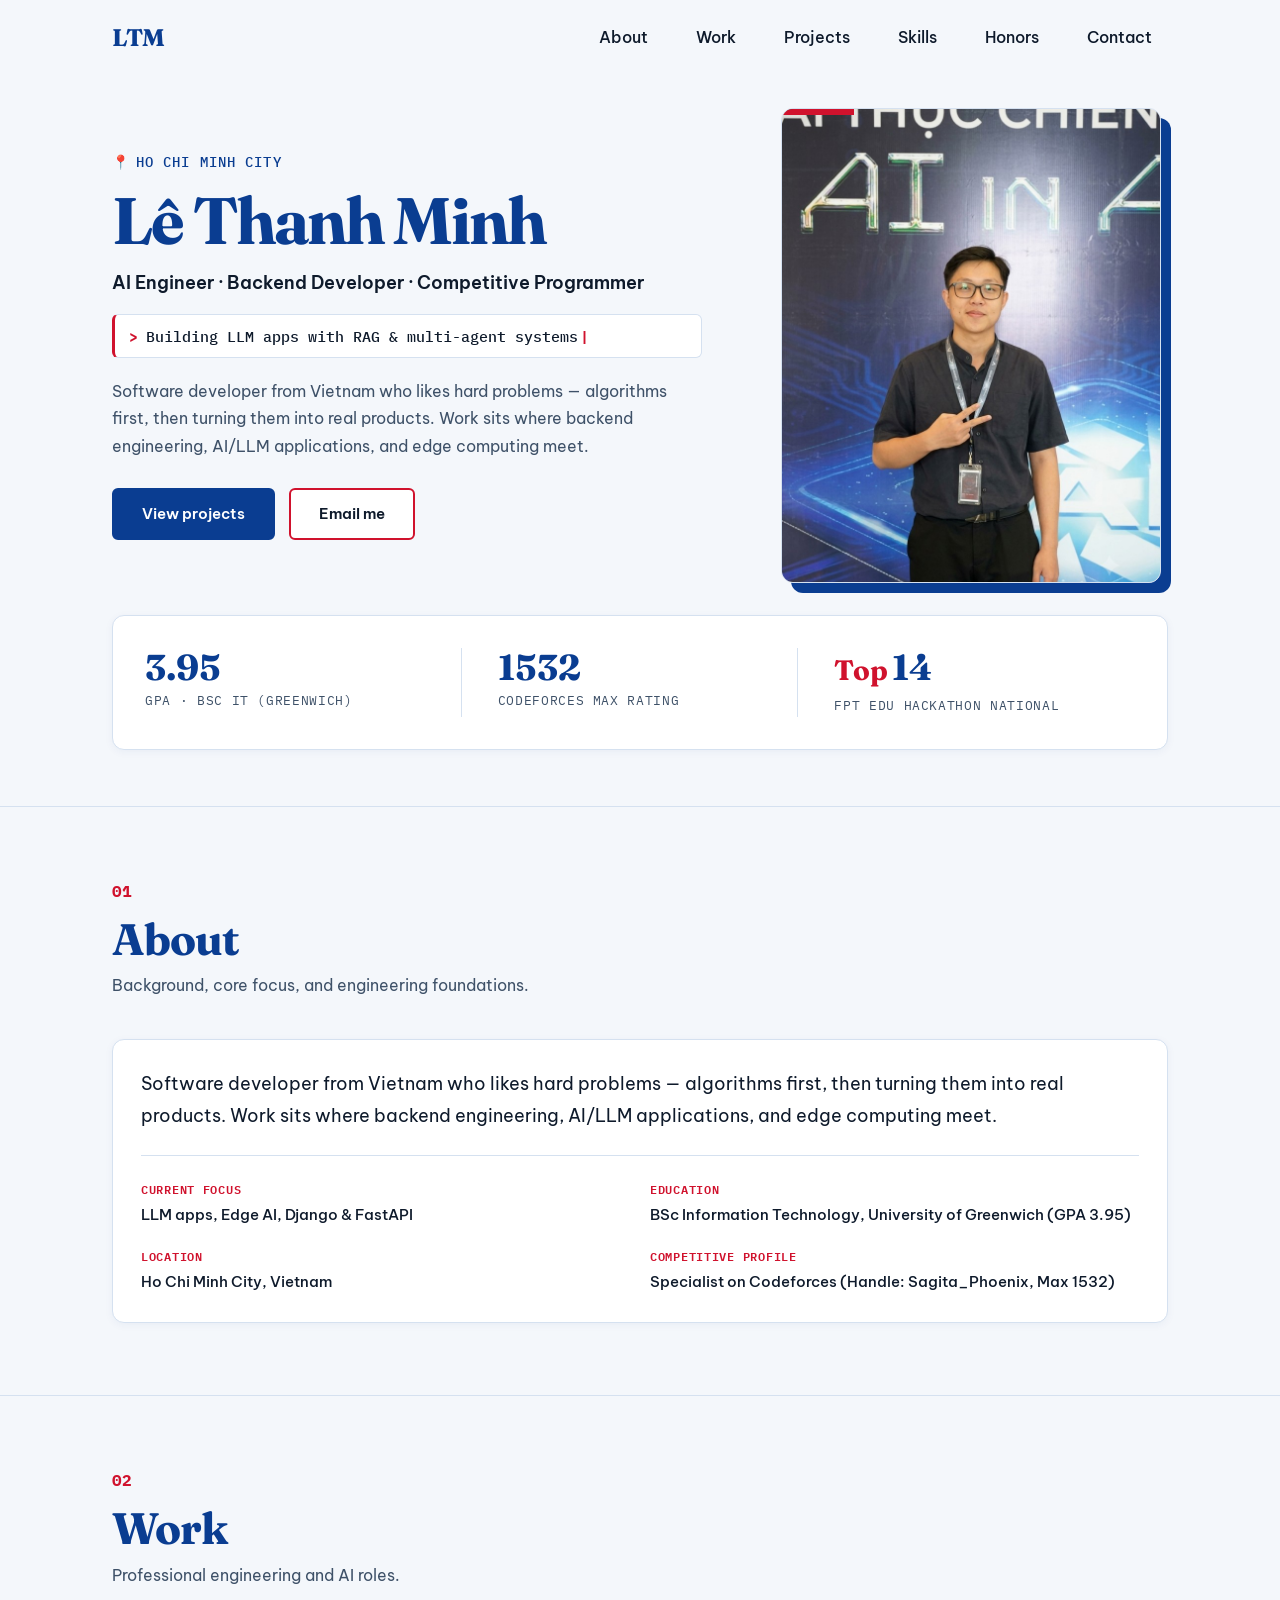
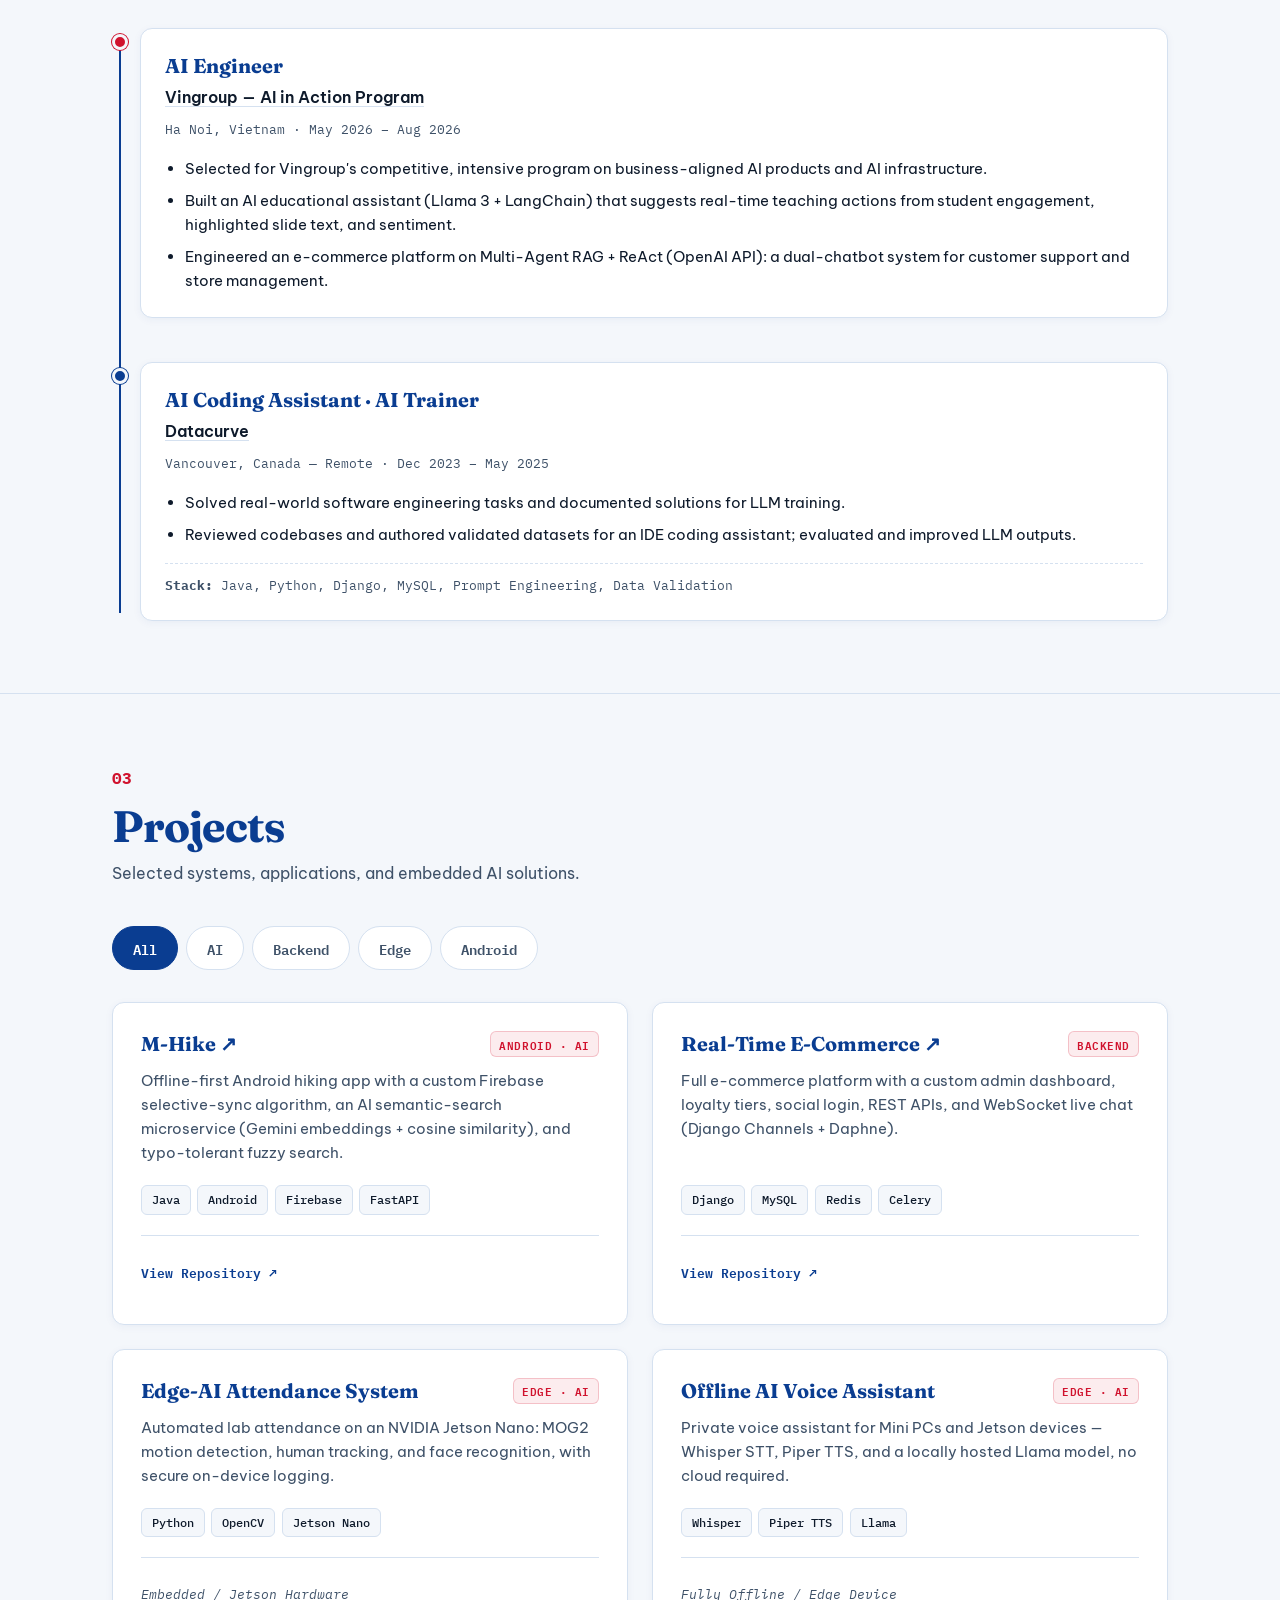
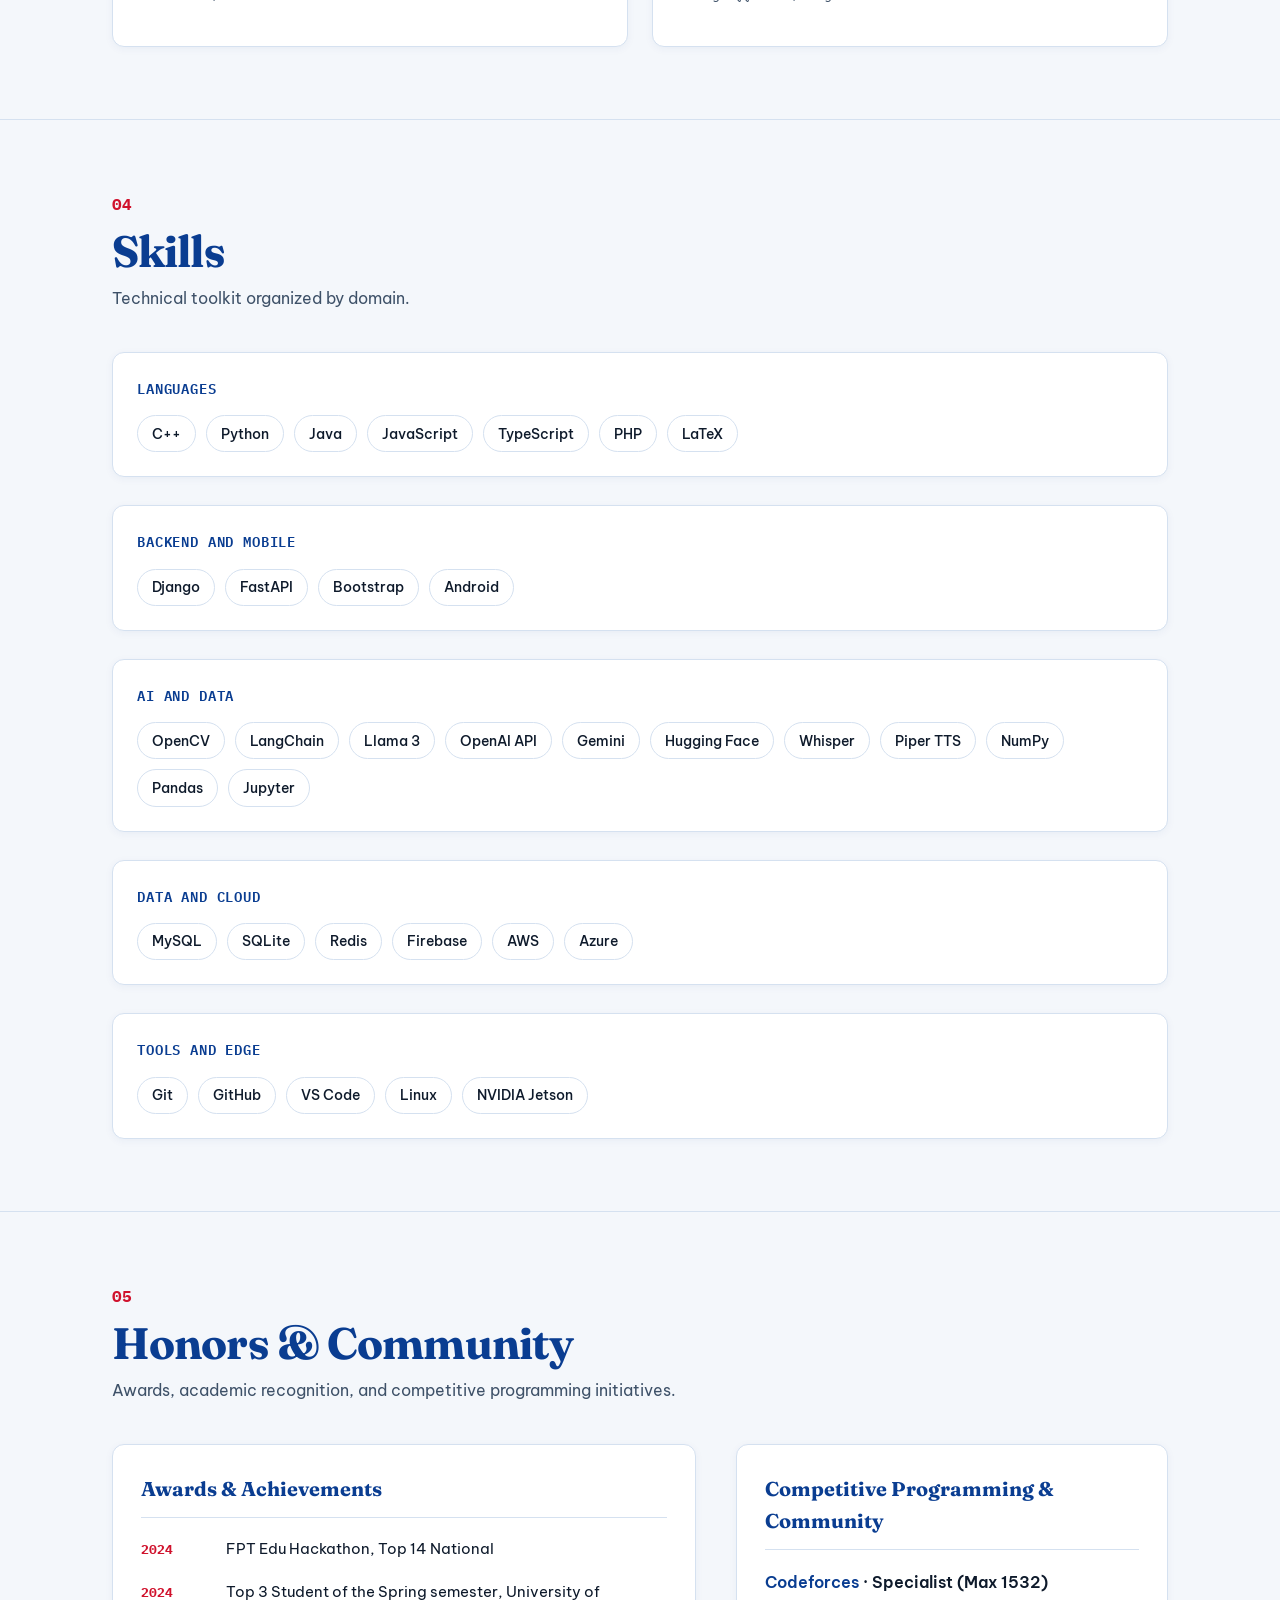
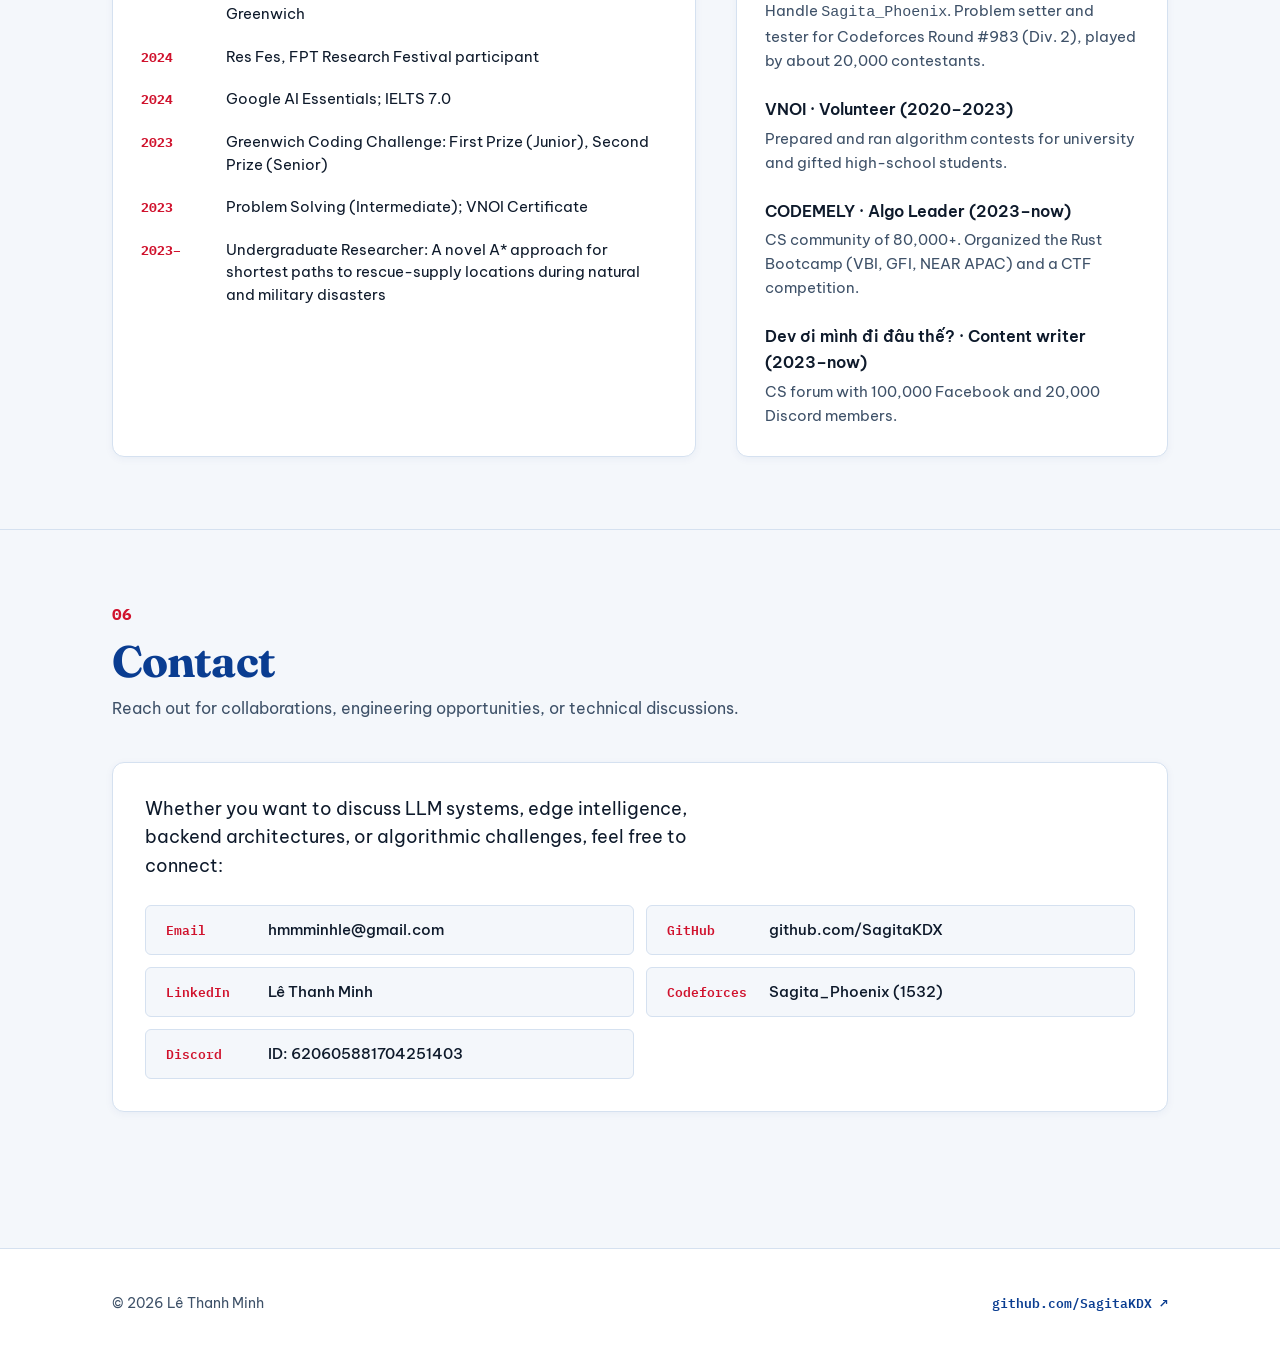
==== index.html @ 3916df16 "agy: portfolio-page Fixed all review findings within the plan scope: (1) Defaulted .reveal to opacit" ====
<!DOCTYPE html>
<html lang="en">
<head>
  <meta charset="UTF-8">
  <meta name="viewport" content="width=device-width, initial-scale=1.0">
  <title>Lê Thanh Minh — AI Engineer · Backend Developer · Competitive Programmer</title>
  <meta name="description" content="Portfolio of Lê Thanh Minh: AI Engineer, Backend Developer, and Competitive Programmer based in Ho Chi Minh City, Vietnam.">

  <!-- Google Fonts -->
  <link rel="preconnect" href="https://fonts.googleapis.com">
  <link rel="preconnect" href="https://fonts.gstatic.com" crossorigin>
  <link href="https://fonts.googleapis.com/css2?family=Be+Vietnam+Pro:ital,wght@0,400;0,500;0,600;1,400;1,500;1,600&family=Fraunces:opsz,wght@9..144,600;9..144,700&family=IBM+Plex+Mono:wght@400;500;600&display=swap" rel="stylesheet">

  <link rel="stylesheet" href="css/style.css">
</head>
<body>
  <a href="#main" class="skip-link">Skip to content</a>

  <!-- Top Sticky Navigation -->
  <header class="site-header" id="site-header">
    <div class="nav-container">
      <a href="#hero" class="brand-logo" aria-label="Lê Thanh Minh - Home">LTM</a>

      <button type="button" class="nav-toggle" id="nav-toggle" aria-controls="primary-nav" aria-expanded="false" aria-label="Toggle navigation menu">
        Menu
      </button>

      <nav class="primary-nav" id="primary-nav" aria-label="Primary navigation">
        <ul class="nav-list">
          <li><a href="#about" class="nav-link">About</a></li>
          <li><a href="#work" class="nav-link">Work</a></li>
          <li><a href="#projects" class="nav-link">Projects</a></li>
          <li><a href="#skills" class="nav-link">Skills</a></li>
          <li><a href="#honors" class="nav-link">Honors</a></li>
          <li><a href="#contact" class="nav-link">Contact</a></li>
        </ul>
      </nav>
    </div>
  </header>

  <main id="main">
    <!-- Hero Section -->
    <section id="hero" class="hero-section">
      <div class="container hero-container">
        <div class="hero-content">
          <div class="eyebrow">
            <span aria-hidden="true">📍</span> Ho Chi Minh City
          </div>
          <h1 class="hero-title">Lê Thanh Minh</h1>
          <p class="hero-role">AI Engineer · Backend Developer · Competitive Programmer</p>

          <div class="rotator-wrapper">
            <span class="rotator-prefix" aria-hidden="true">&gt;</span>
            <span class="rotator-text" id="rotator-text">Building LLM apps with RAG &amp; multi-agent systems</span>
            <span class="cursor" aria-hidden="true">|</span>
          </div>

          <p class="hero-about">
            Software developer from Vietnam who likes hard problems — algorithms first, then turning them into real products. Work sits where backend engineering, AI/LLM applications, and edge computing meet.
          </p>

          <div class="hero-actions">
            <a href="#projects" class="btn btn-primary">View projects</a>
            <a href="mailto:hmmminhle@gmail.com" class="btn btn-secondary">Email me</a>
          </div>
        </div>

        <div class="hero-media">
          <div class="portrait-card">
            <div class="portrait-bar" aria-hidden="true"></div>
            <img src="assets/portrait.jpg" alt="Lê Thanh Minh at the Vingroup AI in Action program" class="portrait-img" width="600" height="750">
          </div>
        </div>
      </div>

      <!-- Stat Row under Hero -->
      <div class="container">
        <div class="stats-container" id="stats">
          <div class="stat-item">
            <span class="stat-number" data-target="3.95" data-format="float">0.00</span>
            <span class="stat-label">GPA · BSc IT (Greenwich)</span>
          </div>
          <div class="stat-item">
            <span class="stat-number" data-target="1532" data-format="int">0</span>
            <span class="stat-label">Codeforces Max Rating</span>
          </div>
          <div class="stat-item">
            <div class="stat-number-wrapper">
              <span class="stat-prefix">Top</span>
              <span class="stat-number" data-target="14" data-format="int">0</span>
            </div>
            <span class="stat-label">FPT Edu Hackathon National</span>
          </div>
        </div>
      </div>
    </section>

    <!-- 01 About Section -->
    <section id="about" class="section reveal">
      <div class="container">
        <div class="section-header">
          <div class="section-eyebrow">
            <span class="section-num">01</span>
          </div>
          <h2 class="section-title">About</h2>
          <p class="section-subtitle">Background, core focus, and engineering foundations.</p>
        </div>

        <div class="about-grid">
          <div class="about-card">
            <p class="about-intro">
              Software developer from Vietnam who likes hard problems — algorithms first, then turning them into real products. Work sits where backend engineering, AI/LLM applications, and edge computing meet.
            </p>

            <div class="about-details">
              <div class="about-detail-item">
                <span class="about-detail-label">Current Focus</span>
                <span class="about-detail-value">LLM apps, Edge AI, Django &amp; FastAPI</span>
              </div>
              <div class="about-detail-item">
                <span class="about-detail-label">Education</span>
                <span class="about-detail-value">BSc Information Technology, University of Greenwich (GPA 3.95)</span>
              </div>
              <div class="about-detail-item">
                <span class="about-detail-label">Location</span>
                <span class="about-detail-value">Ho Chi Minh City, Vietnam</span>
              </div>
              <div class="about-detail-item">
                <span class="about-detail-label">Competitive Profile</span>
                <span class="about-detail-value">Specialist on Codeforces (Handle: Sagita_Phoenix, Max 1532)</span>
              </div>
            </div>
          </div>
        </div>
      </div>
    </section>

    <!-- 02 Work / Experience Section -->
    <section id="work" class="section reveal">
      <div class="container">
        <div class="section-header">
          <div class="section-eyebrow">
            <span class="section-num">02</span>
          </div>
          <h2 class="section-title">Work</h2>
          <p class="section-subtitle">Professional engineering and AI roles.</p>
        </div>

        <div class="timeline">
          <!-- Role 1: Vingroup -->
          <div class="timeline-item">
            <div class="timeline-dot" aria-hidden="true"></div>
            <article class="timeline-card">
              <div class="timeline-header">
                <h3 class="timeline-role">AI Engineer</h3>
                <div class="timeline-company">
                  <a href="https://vingroup.net" target="_blank" rel="noopener noreferrer">Vingroup — AI in Action Program</a>
                </div>
                <div class="timeline-meta">
                  <span>Ha Noi, Vietnam</span>
                  <span aria-hidden="true">·</span>
                  <span>May 2026 – Aug 2026</span>
                </div>
              </div>
              <ul class="timeline-bullets">
                <li>Selected for Vingroup's competitive, intensive program on business-aligned AI products and AI infrastructure.</li>
                <li>Built an AI educational assistant (Llama 3 + LangChain) that suggests real-time teaching actions from student engagement, highlighted slide text, and sentiment.</li>
                <li>Engineered an e-commerce platform on Multi-Agent RAG + ReAct (OpenAI API): a dual-chatbot system for customer support and store management.</li>
              </ul>
            </article>
          </div>

          <!-- Role 2: Datacurve -->
          <div class="timeline-item">
            <div class="timeline-dot" aria-hidden="true"></div>
            <article class="timeline-card">
              <div class="timeline-header">
                <h3 class="timeline-role">AI Coding Assistant · AI Trainer</h3>
                <div class="timeline-company">
                  <a href="https://datacurve.ai" target="_blank" rel="noopener noreferrer">Datacurve</a>
                </div>
                <div class="timeline-meta">
                  <span>Vancouver, Canada — Remote</span>
                  <span aria-hidden="true">·</span>
                  <span>Dec 2023 – May 2025</span>
                </div>
              </div>
              <ul class="timeline-bullets">
                <li>Solved real-world software engineering tasks and documented solutions for LLM training.</li>
                <li>Reviewed codebases and authored validated datasets for an IDE coding assistant; evaluated and improved LLM outputs.</li>
              </ul>
              <div class="timeline-note">
                <strong>Stack:</strong> Java, Python, Django, MySQL, Prompt Engineering, Data Validation
              </div>
            </article>
          </div>
        </div>
      </div>
    </section>

    <!-- 03 Projects Section -->
    <section id="projects" class="section reveal">
      <div class="container">
        <div class="section-header">
          <div class="section-eyebrow">
            <span class="section-num">03</span>
          </div>
          <h2 class="section-title">Projects</h2>
          <p class="section-subtitle">Selected systems, applications, and embedded AI solutions.</p>
        </div>

        <!-- Filter Controls -->
        <div class="project-filters" role="group" aria-label="Filter projects by category">
          <button type="button" class="filter-btn is-active" data-filter="all" aria-pressed="true">All</button>
          <button type="button" class="filter-btn" data-filter="ai" aria-pressed="false">AI</button>
          <button type="button" class="filter-btn" data-filter="backend" aria-pressed="false">Backend</button>
          <button type="button" class="filter-btn" data-filter="edge" aria-pressed="false">Edge</button>
          <button type="button" class="filter-btn" data-filter="android" aria-pressed="false">Android</button>
        </div>

        <!-- Projects Grid -->
        <div class="projects-grid">
          <!-- Project 1: M-Hike -->
          <article class="project" data-tags="android ai">
            <div class="project-header">
              <h3 class="project-title">
                <a href="https://github.com/SagitaKDX/M-Hike" target="_blank" rel="noopener noreferrer">
                  M-Hike <span aria-hidden="true">↗</span>
                </a>
              </h3>
              <span class="project-badge">Android · AI</span>
            </div>
            <p class="project-desc">
              Offline-first Android hiking app with a custom Firebase selective-sync algorithm, an AI semantic-search microservice (Gemini embeddings + cosine similarity), and typo-tolerant fuzzy search.
            </p>
            <ul class="project-stack" aria-label="Technology stack">
              <li>Java</li>
              <li>Android</li>
              <li>Firebase</li>
              <li>FastAPI</li>
            </ul>
            <div class="project-footer">
              <a href="https://github.com/SagitaKDX/M-Hike" class="project-link" target="_blank" rel="noopener noreferrer">
                View Repository ↗
              </a>
            </div>
          </article>

          <!-- Project 2: Real-Time E-Commerce -->
          <article class="project" data-tags="backend">
            <div class="project-header">
              <h3 class="project-title">
                <a href="https://github.com/SagitaKDX/E-comerce_Project" target="_blank" rel="noopener noreferrer">
                  Real-Time E-Commerce <span aria-hidden="true">↗</span>
                </a>
              </h3>
              <span class="project-badge">Backend</span>
            </div>
            <p class="project-desc">
              Full e-commerce platform with a custom admin dashboard, loyalty tiers, social login, REST APIs, and WebSocket live chat (Django Channels + Daphne).
            </p>
            <ul class="project-stack" aria-label="Technology stack">
              <li>Django</li>
              <li>MySQL</li>
              <li>Redis</li>
              <li>Celery</li>
            </ul>
            <div class="project-footer">
              <a href="https://github.com/SagitaKDX/E-comerce_Project" class="project-link" target="_blank" rel="noopener noreferrer">
                View Repository ↗
              </a>
            </div>
          </article>

          <!-- Project 3: Edge-AI Attendance System -->
          <article class="project" data-tags="edge ai">
            <div class="project-header">
              <h3 class="project-title">Edge-AI Attendance System</h3>
              <span class="project-badge">Edge · AI</span>
            </div>
            <p class="project-desc">
              Automated lab attendance on an NVIDIA Jetson Nano: MOG2 motion detection, human tracking, and face recognition, with secure on-device logging.
            </p>
            <ul class="project-stack" aria-label="Technology stack">
              <li>Python</li>
              <li>OpenCV</li>
              <li>Jetson Nano</li>
            </ul>
            <div class="project-footer">
              <span class="project-notice">Embedded / Jetson Hardware</span>
            </div>
          </article>

          <!-- Project 4: Offline AI Voice Assistant -->
          <article class="project" data-tags="edge ai">
            <div class="project-header">
              <h3 class="project-title">Offline AI Voice Assistant</h3>
              <span class="project-badge">Edge · AI</span>
            </div>
            <p class="project-desc">
              Private voice assistant for Mini PCs and Jetson devices — Whisper STT, Piper TTS, and a locally hosted Llama model, no cloud required.
            </p>
            <ul class="project-stack" aria-label="Technology stack">
              <li>Whisper</li>
              <li>Piper TTS</li>
              <li>Llama</li>
            </ul>
            <div class="project-footer">
              <span class="project-notice">Fully Offline / Edge Device</span>
            </div>
          </article>
        </div>
      </div>
    </section>

    <!-- 04 Skills Section -->
    <section id="skills" class="section reveal">
      <div class="container">
        <div class="section-header">
          <div class="section-eyebrow">
            <span class="section-num">04</span>
          </div>
          <h2 class="section-title">Skills</h2>
          <p class="section-subtitle">Technical toolkit organized by domain.</p>
        </div>

        <div class="skills-wrapper">
          <div class="skill-group">
            <h3 class="skill-group-title">Languages</h3>
            <div class="skill-chips">
              <span class="chip">C++</span>
              <span class="chip">Python</span>
              <span class="chip">Java</span>
              <span class="chip">JavaScript</span>
              <span class="chip">TypeScript</span>
              <span class="chip">PHP</span>
              <span class="chip">LaTeX</span>
            </div>
          </div>

          <div class="skill-group">
            <h3 class="skill-group-title">Backend and mobile</h3>
            <div class="skill-chips">
              <span class="chip">Django</span>
              <span class="chip">FastAPI</span>
              <span class="chip">Bootstrap</span>
              <span class="chip">Android</span>
            </div>
          </div>

          <div class="skill-group">
            <h3 class="skill-group-title">AI and data</h3>
            <div class="skill-chips">
              <span class="chip">OpenCV</span>
              <span class="chip">LangChain</span>
              <span class="chip">Llama 3</span>
              <span class="chip">OpenAI API</span>
              <span class="chip">Gemini</span>
              <span class="chip">Hugging Face</span>
              <span class="chip">Whisper</span>
              <span class="chip">Piper TTS</span>
              <span class="chip">NumPy</span>
              <span class="chip">Pandas</span>
              <span class="chip">Jupyter</span>
            </div>
          </div>

          <div class="skill-group">
            <h3 class="skill-group-title">Data and cloud</h3>
            <div class="skill-chips">
              <span class="chip">MySQL</span>
              <span class="chip">SQLite</span>
              <span class="chip">Redis</span>
              <span class="chip">Firebase</span>
              <span class="chip">AWS</span>
              <span class="chip">Azure</span>
            </div>
          </div>

          <div class="skill-group">
            <h3 class="skill-group-title">Tools and edge</h3>
            <div class="skill-chips">
              <span class="chip">Git</span>
              <span class="chip">GitHub</span>
              <span class="chip">VS Code</span>
              <span class="chip">Linux</span>
              <span class="chip">NVIDIA Jetson</span>
            </div>
          </div>
        </div>
      </div>
    </section>

    <!-- 05 Honors Section -->
    <section id="honors" class="section reveal">
      <div class="container">
        <div class="section-header">
          <div class="section-eyebrow">
            <span class="section-num">05</span>
          </div>
          <h2 class="section-title">Honors &amp; Community</h2>
          <p class="section-subtitle">Awards, academic recognition, and competitive programming initiatives.</p>
        </div>

        <div class="honors-container">
          <!-- Awards -->
          <div class="honors-card">
            <h3 class="honors-heading">Awards &amp; Achievements</h3>
            <div class="honors-list">
              <div class="honor-item">
                <span class="honor-year">2024</span>
                <span class="honor-text">FPT Edu Hackathon, Top 14 National</span>
              </div>
              <div class="honor-item">
                <span class="honor-year">2024</span>
                <span class="honor-text">Top 3 Student of the Spring semester, University of Greenwich</span>
              </div>
              <div class="honor-item">
                <span class="honor-year">2024</span>
                <span class="honor-text">Res Fes, FPT Research Festival participant</span>
              </div>
              <div class="honor-item">
                <span class="honor-year">2024</span>
                <span class="honor-text">Google AI Essentials; IELTS 7.0</span>
              </div>
              <div class="honor-item">
                <span class="honor-year">2023</span>
                <span class="honor-text">Greenwich Coding Challenge: First Prize (Junior), Second Prize (Senior)</span>
              </div>
              <div class="honor-item">
                <span class="honor-year">2023</span>
                <span class="honor-text">Problem Solving (Intermediate); VNOI Certificate</span>
              </div>
              <div class="honor-item">
                <span class="honor-year">2023–</span>
                <span class="honor-text">Undergraduate Researcher: A novel A* approach for shortest paths to rescue-supply locations during natural and military disasters</span>
              </div>
            </div>
          </div>

          <!-- Community & Competitive Programming -->
          <div class="community-card">
            <h3 class="honors-heading">Competitive Programming &amp; Community</h3>
            <div class="community-list">
              <div class="community-item">
                <div class="community-role-title">
                  <a href="https://codeforces.com/profile/Sagita_Phoenix" target="_blank" rel="noopener noreferrer">Codeforces</a> · Specialist (Max 1532)
                </div>
                <p class="community-desc">
                  Handle <code>Sagita_Phoenix</code>. Problem setter and tester for Codeforces Round #983 (Div. 2), played by about 20,000 contestants.
                </p>
              </div>

              <div class="community-item">
                <div class="community-role-title">VNOI · Volunteer (2020–2023)</div>
                <p class="community-desc">
                  Prepared and ran algorithm contests for university and gifted high-school students.
                </p>
              </div>

              <div class="community-item">
                <div class="community-role-title">CODEMELY · Algo Leader (2023–now)</div>
                <p class="community-desc">
                  CS community of 80,000+. Organized the Rust Bootcamp (VBI, GFI, NEAR APAC) and a CTF competition.
                </p>
              </div>

              <div class="community-item">
                <div class="community-role-title">Dev ơi mình đi đâu thế? · Content writer (2023–now)</div>
                <p class="community-desc">
                  CS forum with 100,000 Facebook and 20,000 Discord members.
                </p>
              </div>
            </div>
          </div>
        </div>
      </div>
    </section>

    <!-- 06 Contact Section -->
    <section id="contact" class="section reveal">
      <div class="container">
        <div class="section-header">
          <div class="section-eyebrow">
            <span class="section-num">06</span>
          </div>
          <h2 class="section-title">Contact</h2>
          <p class="section-subtitle">Reach out for collaborations, engineering opportunities, or technical discussions.</p>
        </div>

        <div class="contact-card">
          <p class="contact-lead">
            Whether you want to discuss LLM systems, edge intelligence, backend architectures, or algorithmic challenges, feel free to connect:
          </p>

          <div class="contact-links">
            <a href="mailto:hmmminhle@gmail.com" class="contact-item">
              <span class="contact-label">Email</span>
              <span class="contact-value">hmmminhle@gmail.com</span>
            </a>

            <a href="https://github.com/SagitaKDX" target="_blank" rel="noopener noreferrer" class="contact-item">
              <span class="contact-label">GitHub</span>
              <span class="contact-value">github.com/SagitaKDX</span>
            </a>

            <a href="https://www.linkedin.com/in/l%C3%AA-thanh-minh-08819b295/" target="_blank" rel="noopener noreferrer" class="contact-item">
              <span class="contact-label">LinkedIn</span>
              <span class="contact-value">Lê Thanh Minh</span>
            </a>

            <a href="https://codeforces.com/profile/Sagita_Phoenix" target="_blank" rel="noopener noreferrer" class="contact-item">
              <span class="contact-label">Codeforces</span>
              <span class="contact-value">Sagita_Phoenix (1532)</span>
            </a>

            <a href="https://discord.com/users/620605881704251403" target="_blank" rel="noopener noreferrer" class="contact-item">
              <span class="contact-label">Discord</span>
              <span class="contact-value">ID: 620605881704251403</span>
            </a>
          </div>
        </div>
      </div>
    </section>
  </main>

  <!-- Site Footer -->
  <footer class="site-footer">
    <div class="container footer-container">
      <p class="footer-copy">© 2026 Lê Thanh Minh</p>
      <a href="https://github.com/SagitaKDX" target="_blank" rel="noopener noreferrer" class="footer-link">
        github.com/SagitaKDX ↗
      </a>
    </div>
  </footer>

  <script src="js/main.js"></script>
</body>
</html>
---- css/style.css ----
/* ==========================================================================
   Design Tokens & Root Variables
   ========================================================================== */
:root {
  --paper: #F4F7FB;
  --white: #FFFFFF;
  --ink: #0E1A2B;
  --muted: #3E5168;
  --blue: #0A3D91;
  --blue-bright: #1D4ED8;
  --red: #D0122D;
  --line: #D5E1F0;

  --font-body: 'Be Vietnam Pro', -apple-system, BlinkMacSystemFont, 'Segoe UI', Roboto, sans-serif;
  --font-heading: 'Fraunces', Georgia, serif;
  --font-mono: 'IBM Plex Mono', ui-monospace, SFMono-Regular, Menlo, Monaco, monospace;

  --max-width: 1120px;
  --radius-sm: 6px;
  --radius-md: 12px;
  --radius-lg: 16px;
  --radius-full: 9999px;

  --shadow-sm: 0 2px 8px rgba(10, 61, 145, 0.05);
  --shadow-md: 0 6px 20px rgba(10, 61, 145, 0.08);
  --shadow-lg: 0 12px 32px rgba(10, 61, 145, 0.12);
  --shadow-portrait: 10px 10px 0 var(--blue);

  --transition-fast: 0.15s ease;
  --transition-normal: 0.25s ease;
}

/* ==========================================================================
   CSS Reset & Base Styles
   ========================================================================== */
*, *::before, *::after {
  box-sizing: border-box;
  margin: 0;
  padding: 0;
}

html {
  font-size: 16px;
  scroll-behavior: smooth;
  scroll-padding-top: 80px;
}

body {
  font-family: var(--font-body);
  background-color: var(--paper);
  color: var(--ink);
  line-height: 1.6;
  -webkit-font-smoothing: antialiased;
  -moz-osx-font-smoothing: grayscale;
  overflow-x: hidden;
  min-width: 320px;
}

img {
  max-width: 100%;
  height: auto;
  display: block;
}

a {
  color: var(--blue);
  text-decoration: none;
  transition: color var(--transition-fast);
}

a:hover, a:focus-visible {
  color: var(--blue-bright);
}

a:focus-visible, button:focus-visible {
  outline: 2px solid var(--blue-bright);
  outline-offset: 3px;
}

button {
  font-family: inherit;
  cursor: pointer;
  border: none;
  background: none;
}

ul, ol {
  list-style: none;
}

/* Skip link for accessibility */
.skip-link {
  position: absolute;
  top: -100px;
  left: 1rem;
  background: var(--blue);
  color: var(--white);
  padding: 0.75rem 1.25rem;
  z-index: 9999;
  font-weight: 600;
  border-radius: var(--radius-sm);
  transition: top var(--transition-fast);
}

.skip-link:focus {
  top: 1rem;
  color: var(--white);
}

/* Layout Container */
.container {
  width: 100%;
  max-width: var(--max-width);
  margin-left: auto;
  margin-right: auto;
  padding-left: 1rem;
  padding-right: 1rem;
}

/* ==========================================================================
   Sticky Navigation Bar
   ========================================================================== */
.site-header {
  position: sticky;
  top: 0;
  left: 0;
  width: 100%;
  z-index: 1000;
  background-color: transparent;
  transition: background-color var(--transition-normal), border-color var(--transition-normal), box-shadow var(--transition-normal);
  border-bottom: 2px solid transparent;
}

.site-header.is-scrolled {
  background-color: var(--white);
  border-bottom: 2px solid var(--blue);
  box-shadow: var(--shadow-sm);
}

.nav-container {
  display: flex;
  align-items: center;
  justify-content: space-between;
  height: 68px;
  max-width: var(--max-width);
  margin-left: auto;
  margin-right: auto;
  padding-left: 1rem;
  padding-right: 1rem;
  position: relative;
}

.brand-logo {
  font-family: var(--font-heading);
  font-size: 1.5rem;
  font-weight: 700;
  color: var(--blue);
  letter-spacing: -0.02em;
  display: inline-flex;
  align-items: center;
  min-height: 44px;
  min-width: 44px;
}

.brand-logo:hover {
  color: var(--red);
}

/* Mobile Nav Toggle Button (< 900px) */
.nav-toggle {
  display: inline-flex;
  align-items: center;
  justify-content: center;
  min-height: 44px;
  min-width: 44px;
  padding: 0.5rem 1rem;
  font-family: var(--font-mono);
  font-size: 0.9375rem;
  font-weight: 600;
  color: var(--blue);
  background-color: var(--white);
  border: 1.5px solid var(--line);
  border-radius: var(--radius-sm);
  transition: all var(--transition-fast);
}

.nav-toggle:hover, .nav-toggle[aria-expanded="true"] {
  background-color: var(--blue);
  color: var(--white);
  border-color: var(--blue);
}

/* Mobile Primary Nav Panel (< 900px) */
.primary-nav {
  position: absolute;
  top: 100%;
  left: 0;
  width: 100%;
  background-color: var(--white);
  border-bottom: 2px solid var(--blue);
  box-shadow: var(--shadow-lg);
  padding: 1rem;
  display: none;
}

.primary-nav.is-open {
  display: block;
}

.nav-list {
  display: flex;
  flex-direction: column;
  gap: 0.25rem;
}

.nav-link {
  display: flex;
  align-items: center;
  min-height: 44px;
  padding: 0.5rem 1rem;
  font-size: 1rem;
  font-weight: 500;
  color: var(--ink);
  border-radius: var(--radius-sm);
  transition: all var(--transition-fast);
}

.nav-link:hover {
  background-color: var(--paper);
  color: var(--blue-bright);
}

.nav-link[aria-current="page"] {
  color: var(--blue);
  font-weight: 600;
  background-color: rgba(10, 61, 145, 0.08);
}

/* ==========================================================================
   Hero Section
   ========================================================================== */
.hero-section {
  padding-top: 2rem;
  padding-bottom: 3.5rem;
}

.hero-container {
  display: flex;
  flex-direction: column-reverse;
  gap: 2.5rem;
}

.hero-content {
  display: flex;
  flex-direction: column;
}

.eyebrow {
  display: inline-flex;
  align-items: center;
  gap: 0.35rem;
  font-family: var(--font-mono);
  font-size: 0.875rem;
  font-weight: 500;
  color: var(--blue);
  text-transform: uppercase;
  letter-spacing: 0.08em;
  margin-bottom: 0.75rem;
}

.hero-title {
  font-family: var(--font-heading);
  font-size: clamp(2rem, 1.3rem + 3.5vw, 4.2rem);
  font-weight: 700;
  line-height: 1.1;
  color: var(--blue);
  letter-spacing: -0.03em;
  margin-bottom: 0.75rem;
}

.hero-role {
  font-size: 1.125rem;
  font-weight: 600;
  color: var(--ink);
  margin-bottom: 1rem;
}

.rotator-wrapper {
  display: flex;
  align-items: center;
  min-height: 2.75rem;
  background-color: var(--white);
  border: 1px solid var(--line);
  border-left: 3px solid var(--red);
  padding: 0.5rem 0.875rem;
  border-radius: var(--radius-sm);
  font-family: var(--font-mono);
  font-size: 0.9375rem;
  color: var(--ink);
  margin-bottom: 1.25rem;
  line-height: 1.4;
}

.rotator-prefix {
  color: var(--red);
  font-weight: 700;
  margin-right: 0.5rem;
  user-select: none;
}

.rotator-text {
  font-weight: 500;
}

.cursor {
  display: inline-block;
  color: var(--red);
  font-weight: 700;
  margin-left: 2px;
  animation: blink 1s step-end infinite;
}

@keyframes blink {
  from, to { opacity: 1; }
  50% { opacity: 0; }
}

.hero-about {
  font-size: 1rem;
  color: var(--muted);
  line-height: 1.7;
  margin-bottom: 1.75rem;
  max-width: 600px;
}

.hero-actions {
  display: flex;
  flex-direction: column;
  gap: 0.875rem;
  width: 100%;
}

/* Button Component */
.btn {
  display: inline-flex;
  align-items: center;
  justify-content: center;
  min-height: 48px;
  min-width: 44px;
  padding: 0.75rem 1.75rem;
  border-radius: var(--radius-sm);
  font-size: 0.9375rem;
  font-weight: 600;
  text-align: center;
  transition: all var(--transition-fast);
  cursor: pointer;
  text-decoration: none;
}

.btn-primary {
  background-color: var(--blue);
  color: var(--white);
  border: 2px solid var(--blue);
}

.btn-primary:hover, .btn-primary:focus-visible {
  background-color: var(--blue-bright);
  border-color: var(--blue-bright);
  color: var(--white);
}

.btn-secondary {
  background-color: var(--white);
  color: var(--ink);
  border: 2px solid var(--red);
}

.btn-secondary:hover, .btn-secondary:focus-visible {
  background-color: var(--red);
  color: var(--white);
  border-color: var(--red);
}

/* Portrait Card in Hero */
.hero-media {
  display: flex;
  justify-content: center;
  align-items: center;
}

.portrait-card {
  position: relative;
  width: 100%;
  max-width: 380px;
  background-color: var(--white);
  border-radius: 12px;
  box-shadow: var(--shadow-portrait);
  overflow: hidden;
  border: 1px solid var(--line);
}

.portrait-bar {
  position: absolute;
  top: 0;
  left: 0;
  width: 72px;
  height: 6px;
  background-color: var(--red);
  z-index: 2;
  border-top-left-radius: 12px;
}

.portrait-img {
  width: 100%;
  height: auto;
  aspect-ratio: 4 / 5;
  object-fit: cover;
  object-position: center top;
  display: block;
}

/* ==========================================================================
   Stat Row Component
   ========================================================================== */
.stats-container {
  display: grid;
  grid-template-columns: 1fr;
  gap: 1.25rem;
  margin-top: 2rem;
  background-color: var(--white);
  border: 1px solid var(--line);
  border-radius: var(--radius-md);
  padding: 1.5rem;
  box-shadow: var(--shadow-sm);
}

.stat-item {
  display: flex;
  flex-direction: column;
  align-items: flex-start;
  padding: 0.5rem 0;
  border-bottom: 1px solid var(--line);
}

.stat-item:last-child {
  border-bottom: none;
}

.stat-number-wrapper {
  display: inline-flex;
  align-items: baseline;
  gap: 0.25rem;
}

.stat-prefix {
  font-family: var(--font-heading);
  font-size: 1.75rem;
  font-weight: 700;
  color: var(--red);
}

.stat-number {
  font-family: var(--font-heading);
  font-size: 2.25rem;
  font-weight: 700;
  color: var(--blue);
  line-height: 1.1;
}

.stat-label {
  font-family: var(--font-mono);
  font-size: 0.8125rem;
  color: var(--muted);
  text-transform: uppercase;
  letter-spacing: 0.05em;
  margin-top: 0.25rem;
}

/* ==========================================================================
   Section Headers (01-06)
   ========================================================================== */
.section {
  padding-top: 4.5rem;
  padding-bottom: 4.5rem;
  border-top: 1px solid var(--line);
}

.section-header {
  margin-bottom: 2.5rem;
}

.section-eyebrow {
  display: inline-flex;
  align-items: center;
  gap: 0.5rem;
  margin-bottom: 0.5rem;
}

.section-num {
  font-family: var(--font-mono);
  font-size: 1rem;
  font-weight: 700;
  color: var(--red);
}

.section-title {
  font-family: var(--font-heading);
  font-size: clamp(1.85rem, 1.4rem + 1.8vw, 2.75rem);
  font-weight: 700;
  color: var(--blue);
  letter-spacing: -0.02em;
  line-height: 1.2;
}

.section-subtitle {
  font-size: 1rem;
  color: var(--muted);
  margin-top: 0.5rem;
  max-width: 680px;
}

/* ==========================================================================
   Section 01: About
   ========================================================================== */
.about-grid {
  display: grid;
  grid-template-columns: 1fr;
  gap: 2rem;
}

.about-card {
  background-color: var(--white);
  border: 1px solid var(--line);
  border-radius: var(--radius-md);
  padding: 1.75rem;
  box-shadow: var(--shadow-sm);
}

.about-intro {
  font-size: 1.125rem;
  color: var(--ink);
  line-height: 1.75;
  margin-bottom: 1.5rem;
}

.about-details {
  display: grid;
  grid-template-columns: 1fr;
  gap: 1.25rem;
  margin-top: 1.5rem;
  border-top: 1px solid var(--line);
  padding-top: 1.5rem;
}

.about-detail-item {
  display: flex;
  flex-direction: column;
}

.about-detail-label {
  font-family: var(--font-mono);
  font-size: 0.75rem;
  font-weight: 600;
  text-transform: uppercase;
  letter-spacing: 0.06em;
  color: var(--red);
  margin-bottom: 0.25rem;
}

.about-detail-value {
  font-size: 0.9375rem;
  color: var(--ink);
  font-weight: 500;
}

/* ==========================================================================
   Section 02: Work (Vertical Timeline)
   ========================================================================== */
.timeline {
  position: relative;
  padding-left: 28px;
}

.timeline::before {
  content: '';
  position: absolute;
  left: 7px;
  top: 8px;
  bottom: 8px;
  width: 2px;
  background-color: var(--blue);
}

.timeline-item {
  position: relative;
  margin-bottom: 2.75rem;
}

.timeline-item:last-child {
  margin-bottom: 0;
}

.timeline-dot {
  position: absolute;
  left: -28px;
  top: 6px;
  width: 16px;
  height: 16px;
  border-radius: 50%;
  border: 3px solid var(--paper);
  background-color: var(--blue);
  box-shadow: 0 0 0 1px var(--blue);
}

.timeline-item:first-child .timeline-dot {
  background-color: var(--red);
  box-shadow: 0 0 0 1px var(--red);
}

.timeline-card {
  background-color: var(--white);
  border: 1px solid var(--line);
  border-radius: var(--radius-md);
  padding: 1.5rem;
  box-shadow: var(--shadow-sm);
}

.timeline-header {
  display: flex;
  flex-direction: column;
  gap: 0.35rem;
  margin-bottom: 1rem;
}

.timeline-role {
  font-family: var(--font-heading);
  font-size: 1.25rem;
  font-weight: 700;
  color: var(--blue);
  line-height: 1.3;
}

.timeline-company {
  font-size: 1rem;
  font-weight: 600;
  color: var(--ink);
}

.timeline-company a {
  color: var(--ink);
  text-decoration: underline;
  text-decoration-color: var(--line);
  text-underline-offset: 3px;
}

.timeline-company a:hover {
  color: var(--blue-bright);
  text-decoration-color: var(--blue-bright);
}

.timeline-meta {
  font-family: var(--font-mono);
  font-size: 0.8125rem;
  color: var(--muted);
  display: flex;
  flex-wrap: wrap;
  gap: 0.5rem;
  margin-top: 0.25rem;
}

.timeline-bullets {
  list-style: disc;
  padding-left: 1.25rem;
  margin-top: 0.75rem;
  display: flex;
  flex-direction: column;
  gap: 0.5rem;
  color: var(--ink);
  font-size: 0.9375rem;
  line-height: 1.6;
}

.timeline-note {
  margin-top: 1rem;
  padding-top: 0.75rem;
  border-top: 1px dashed var(--line);
  font-family: var(--font-mono);
  font-size: 0.8125rem;
  color: var(--muted);
}

/* ==========================================================================
   Section 03: Projects
   ========================================================================== */
.project-filters {
  display: flex;
  flex-wrap: wrap;
  gap: 0.5rem;
  margin-bottom: 2rem;
}

.filter-btn {
  display: inline-flex;
  align-items: center;
  justify-content: center;
  min-height: 44px;
  min-width: 44px;
  padding: 0.5rem 1.25rem;
  font-family: var(--font-mono);
  font-size: 0.875rem;
  font-weight: 600;
  color: var(--muted);
  background-color: var(--white);
  border: 1px solid var(--line);
  border-radius: var(--radius-full);
  transition: all var(--transition-fast);
}

.filter-btn:hover {
  border-color: var(--blue);
  color: var(--blue);
}

.filter-btn.is-active {
  background-color: var(--blue);
  color: var(--white);
  border-color: var(--blue);
}

.projects-grid {
  display: grid;
  grid-template-columns: 1fr;
  gap: 1.5rem;
}

.project {
  display: flex;
  flex-direction: column;
  background-color: var(--white);
  border: 1px solid var(--line);
  border-radius: var(--radius-md);
  padding: 1.75rem;
  box-shadow: var(--shadow-sm);
  transition: transform var(--transition-normal), box-shadow var(--transition-normal), border-color var(--transition-normal);
}

.project:hover {
  transform: translateY(-3px);
  box-shadow: var(--shadow-md);
  border-color: var(--blue);
}

.project.is-hidden {
  display: none !important;
}

.project-header {
  display: flex;
  justify-content: space-between;
  align-items: flex-start;
  gap: 1rem;
  margin-bottom: 0.75rem;
}

.project-title {
  font-family: var(--font-heading);
  font-size: 1.25rem;
  font-weight: 700;
  color: var(--blue);
  line-height: 1.3;
}

.project-title a {
  color: var(--blue);
  display: inline-flex;
  align-items: center;
  gap: 0.25rem;
}

.project-title a:hover {
  color: var(--blue-bright);
}

.project-badge {
  font-family: var(--font-mono);
  font-size: 0.6875rem;
  font-weight: 600;
  color: var(--red);
  background-color: rgba(208, 18, 45, 0.08);
  border: 1px solid rgba(208, 18, 45, 0.2);
  padding: 0.2rem 0.5rem;
  border-radius: var(--radius-sm);
  text-transform: uppercase;
  letter-spacing: 0.05em;
  white-space: nowrap;
}

.project-desc {
  font-size: 0.9375rem;
  color: var(--muted);
  line-height: 1.6;
  margin-bottom: 1.25rem;
  flex-grow: 1;
}

.project-stack {
  display: flex;
  flex-wrap: wrap;
  gap: 0.4rem;
  margin-bottom: 1.25rem;
}

.project-stack li {
  font-family: var(--font-mono);
  font-size: 0.75rem;
  font-weight: 500;
  background-color: var(--paper);
  color: var(--ink);
  padding: 0.25rem 0.625rem;
  border-radius: var(--radius-sm);
  border: 1px solid var(--line);
}

.project-footer {
  margin-top: auto;
  padding-top: 1rem;
  border-top: 1px solid var(--line);
  display: flex;
  align-items: center;
  justify-content: flex-start;
}

.project-link {
  display: inline-flex;
  align-items: center;
  min-height: 44px;
  font-family: var(--font-mono);
  font-size: 0.8125rem;
  font-weight: 600;
  color: var(--blue);
}

.project-link:hover {
  color: var(--blue-bright);
  text-decoration: underline;
}

.project-notice {
  font-family: var(--font-mono);
  font-size: 0.8125rem;
  color: var(--muted);
  font-style: italic;
  display: inline-flex;
  align-items: center;
  min-height: 44px;
}

/* ==========================================================================
   Section 04: Skills (Grouped Plain Text Chips)
   ========================================================================== */
.skills-wrapper {
  display: flex;
  flex-direction: column;
  gap: 1.75rem;
}

.skill-group {
  background-color: var(--white);
  border: 1px solid var(--line);
  border-radius: var(--radius-md);
  padding: 1.5rem;
  box-shadow: var(--shadow-sm);
}

.skill-group-title {
  font-family: var(--font-mono);
  font-size: 0.875rem;
  font-weight: 600;
  color: var(--blue);
  text-transform: uppercase;
  letter-spacing: 0.06em;
  margin-bottom: 1rem;
  display: flex;
  align-items: center;
  gap: 0.5rem;
}

.skill-chips {
  display: flex;
  flex-wrap: wrap;
  gap: 0.625rem;
}

.chip {
  background-color: var(--white);
  border: 1px solid var(--line);
  color: var(--ink);
  font-size: 0.875rem;
  font-weight: 500;
  padding: 0.4rem 0.875rem;
  border-radius: var(--radius-full);
  transition: all var(--transition-fast);
}

.chip:hover {
  border-color: var(--blue);
  color: var(--blue);
}

/* ==========================================================================
   Section 05: Honors & Community
   ========================================================================== */
.honors-container {
  display: flex;
  flex-direction: column;
  gap: 2rem;
}

.honors-card, .community-card {
  background-color: var(--white);
  border: 1px solid var(--line);
  border-radius: var(--radius-md);
  padding: 1.75rem;
  box-shadow: var(--shadow-sm);
}

.honors-heading {
  font-family: var(--font-heading);
  font-size: 1.25rem;
  font-weight: 700;
  color: var(--blue);
  margin-bottom: 1.25rem;
  padding-bottom: 0.75rem;
  border-bottom: 1px solid var(--line);
}

.honors-list {
  display: flex;
  flex-direction: column;
  gap: 1.25rem;
}

.honor-item {
  display: flex;
  flex-direction: column;
  gap: 0.25rem;
}

.honor-year {
  font-family: var(--font-mono);
  font-size: 0.8125rem;
  font-weight: 700;
  color: var(--red);
}

.honor-text {
  font-size: 0.9375rem;
  color: var(--ink);
  line-height: 1.5;
}

.community-list {
  display: flex;
  flex-direction: column;
  gap: 1.5rem;
}

.community-item {
  display: flex;
  flex-direction: column;
  gap: 0.25rem;
}

.community-role-title {
  font-size: 1rem;
  font-weight: 600;
  color: var(--ink);
}

.community-role-title a {
  color: var(--blue);
}

.community-desc {
  font-size: 0.9375rem;
  color: var(--muted);
  line-height: 1.6;
}

/* ==========================================================================
   Section 06: Contact
   ========================================================================== */
.contact-card {
  background-color: var(--white);
  border: 1px solid var(--line);
  border-radius: var(--radius-md);
  padding: 2rem;
  box-shadow: var(--shadow-sm);
}

.contact-lead {
  font-size: 1.125rem;
  color: var(--ink);
  margin-bottom: 1.5rem;
  max-width: 600px;
}

.contact-links {
  display: flex;
  flex-direction: column;
  gap: 0.75rem;
}

.contact-item {
  display: inline-flex;
  align-items: center;
  gap: 0.75rem;
  min-height: 44px;
  padding: 0.75rem 1.25rem;
  background-color: var(--paper);
  border: 1px solid var(--line);
  border-radius: var(--radius-sm);
  color: var(--ink);
  font-weight: 500;
  font-size: 0.9375rem;
  transition: all var(--transition-fast);
}

.contact-item:hover {
  background-color: var(--white);
  border-color: var(--blue);
  color: var(--blue);
  transform: translateX(4px);
}

.contact-label {
  font-family: var(--font-mono);
  font-size: 0.8125rem;
  font-weight: 600;
  color: var(--red);
  min-width: 90px;
}

.contact-value {
  color: inherit;
  word-break: break-all;
}

/* ==========================================================================
   Footer
   ========================================================================== */
.site-footer {
  background-color: var(--white);
  border-top: 1px solid var(--line);
  padding: 2rem 1rem;
  margin-top: 4rem;
}

.footer-container {
  display: flex;
  flex-direction: column;
  align-items: center;
  justify-content: center;
  gap: 0.75rem;
  text-align: center;
}

.footer-copy {
  font-size: 0.875rem;
  color: var(--muted);
}

.footer-link {
  font-family: var(--font-mono);
  font-size: 0.8125rem;
  font-weight: 600;
  color: var(--blue);
  min-height: 44px;
  display: inline-flex;
  align-items: center;
}

.footer-link:hover {
  color: var(--red);
}

/* ==========================================================================
   Scroll Reveal Animation
   ========================================================================== */
.reveal {
  opacity: 1;
  transform: none;
  transition: opacity 0.6s ease-out, transform 0.6s ease-out;
}

html.js .reveal {
  opacity: 0;
  transform: translateY(24px);
}

html.js .reveal.is-visible {
  opacity: 1;
  transform: none;
}

/* ==========================================================================
   Responsive Breakpoints (Min-width only)
   ========================================================================== */

/* 640px and up */
@media (min-width: 640px) {
  .container {
    padding-left: 1.5rem;
    padding-right: 1.5rem;
  }

  .nav-container {
    padding-left: 1.5rem;
    padding-right: 1.5rem;
  }

  .hero-actions {
    flex-direction: row;
    width: auto;
  }

  .stats-container {
    grid-template-columns: repeat(3, 1fr);
    padding: 2rem;
  }

  .stat-item {
    padding: 0 1rem;
    border-bottom: none;
    border-right: 1px solid var(--line);
  }

  .stat-item:first-child {
    padding-left: 0;
  }

  .stat-item:last-child {
    border-right: none;
    padding-right: 0;
  }

  .about-details {
    grid-template-columns: repeat(2, 1fr);
  }

  .honor-item {
    flex-direction: row;
    align-items: baseline;
    gap: 1.25rem;
  }

  .honor-year {
    min-width: 65px;
  }

  .contact-links {
    display: grid;
    grid-template-columns: repeat(2, 1fr);
  }
}

/* 900px and up */
@media (min-width: 900px) {
  .site-header {
    height: 76px;
  }

  .nav-container {
    height: 76px;
  }

  .nav-toggle {
    display: none;
  }

  .primary-nav {
    position: static;
    display: block;
    width: auto;
    background: transparent;
    border-bottom: none;
    box-shadow: none;
    padding: 0;
  }

  .nav-list {
    flex-direction: row;
    align-items: center;
    gap: 0.5rem;
  }

  .nav-link {
    font-size: 0.9375rem;
    padding: 0.5rem 0.875rem;
  }

  .hero-container {
    flex-direction: row;
    align-items: center;
    gap: 3.5rem;
  }

  .hero-content {
    flex: 1.2;
  }

  .hero-media {
    flex: 0.8;
  }

  .projects-grid {
    grid-template-columns: repeat(2, 1fr);
  }

  .honors-container {
    display: grid;
    grid-template-columns: 1.15fr 0.85fr;
    gap: 2.5rem;
  }

  .footer-container {
    flex-direction: row;
    justify-content: space-between;
  }
}

/* 1120px and up */
@media (min-width: 1120px) {
  .container {
    padding-left: 2rem;
    padding-right: 2rem;
  }

  .nav-container {
    padding-left: 2rem;
    padding-right: 2rem;
  }

  .hero-container {
    gap: 4.5rem;
  }

  .nav-list {
    gap: 1rem;
  }

  .nav-link {
    font-size: 1rem;
    padding: 0.5rem 1rem;
  }
}

/* ==========================================================================
   Prefers Reduced Motion
   ========================================================================== */
@media (prefers-reduced-motion: reduce) {
  *, *::before, *::after {
    animation-duration: 0.01ms !important;
    animation-iteration-count: 1 !important;
    transition-duration: 0.01ms !important;
    scroll-behavior: auto !important;
  }

  .reveal {
    opacity: 1 !important;
    transform: none !important;
  }

  .cursor {
    display: none !important;
  }
}
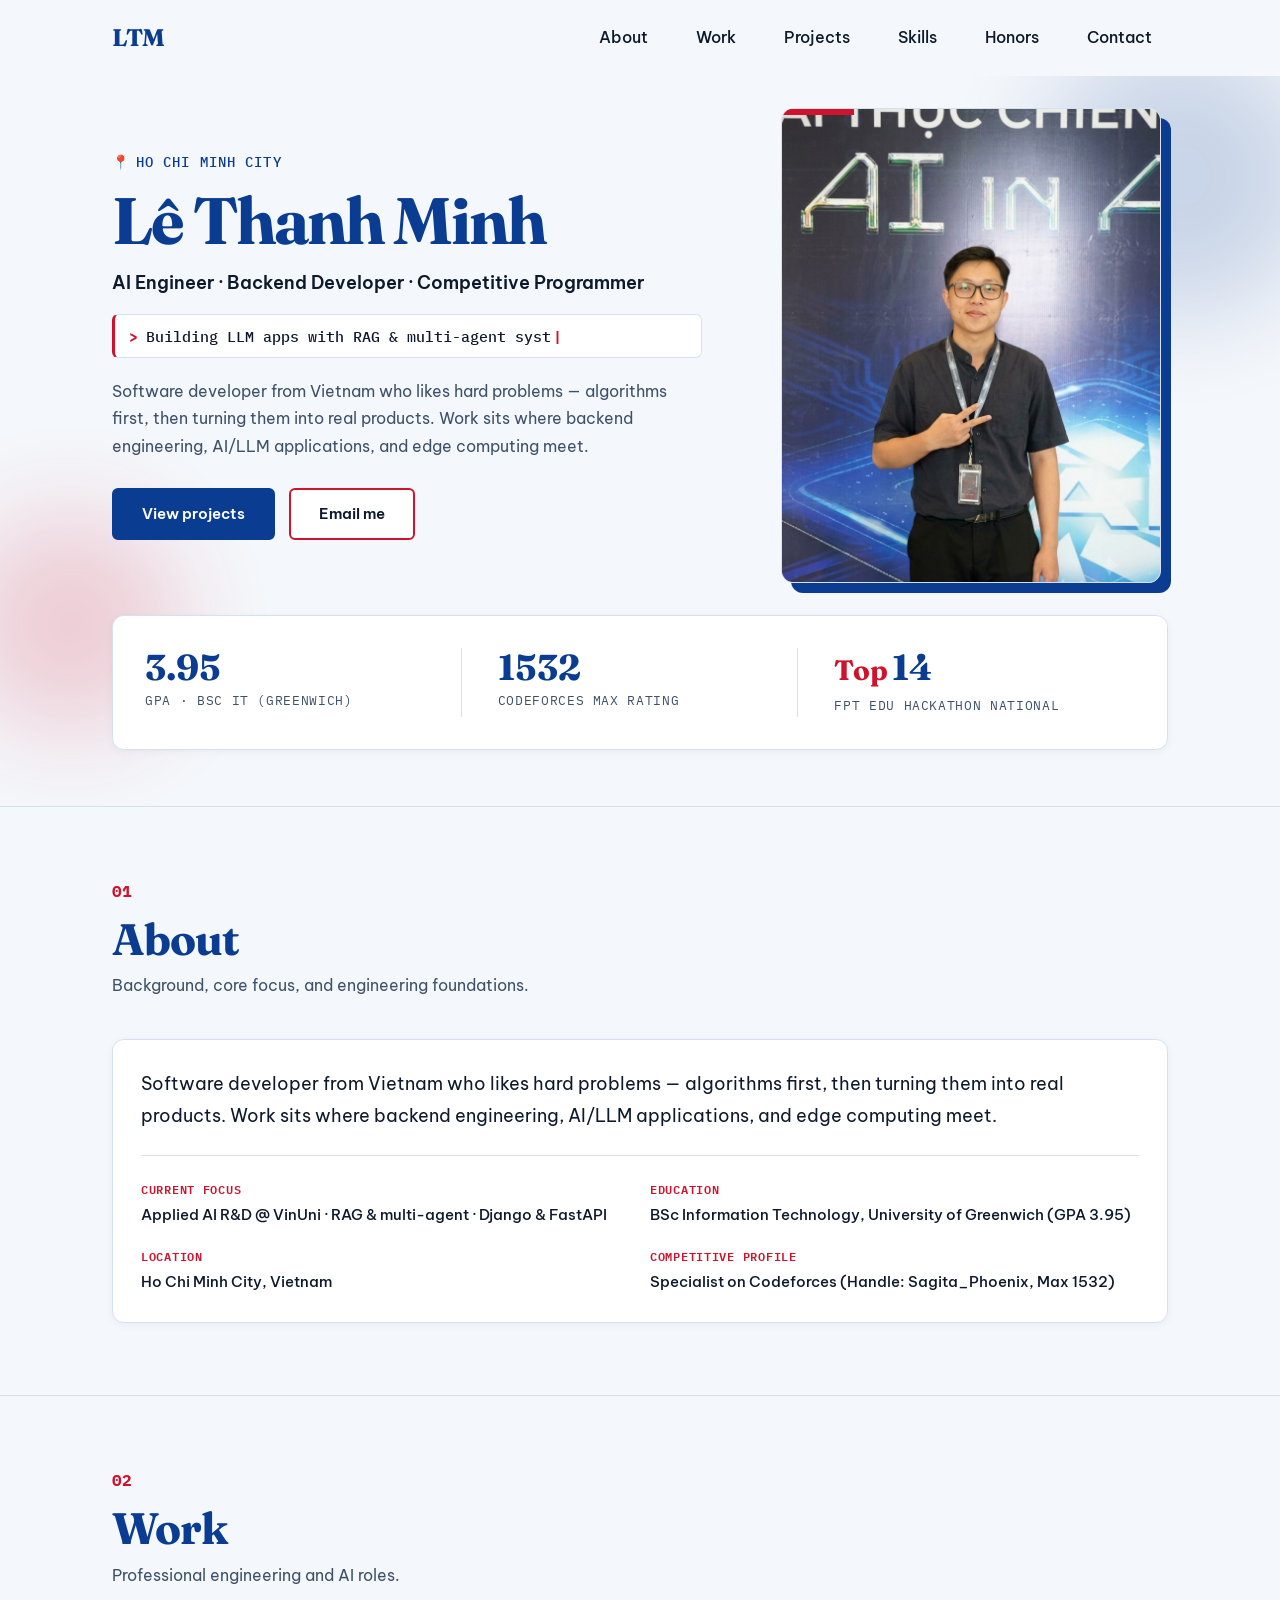
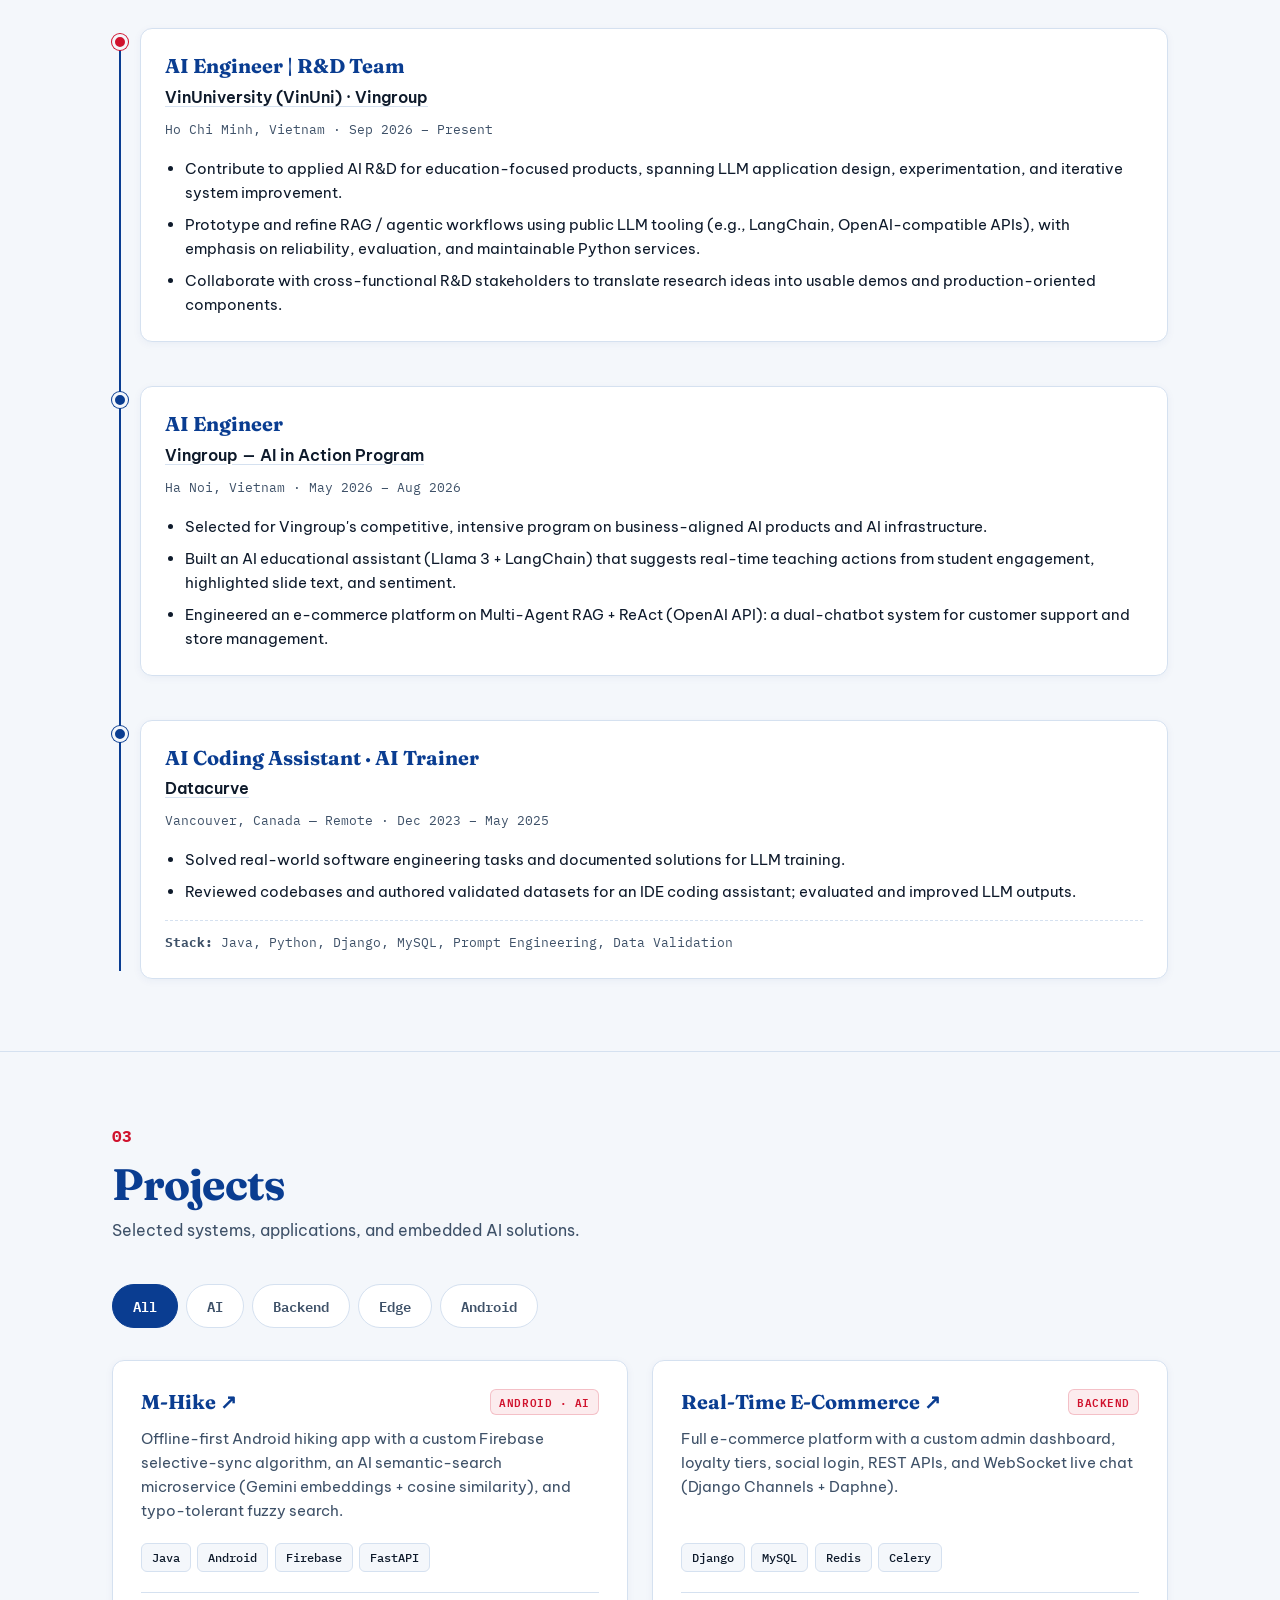
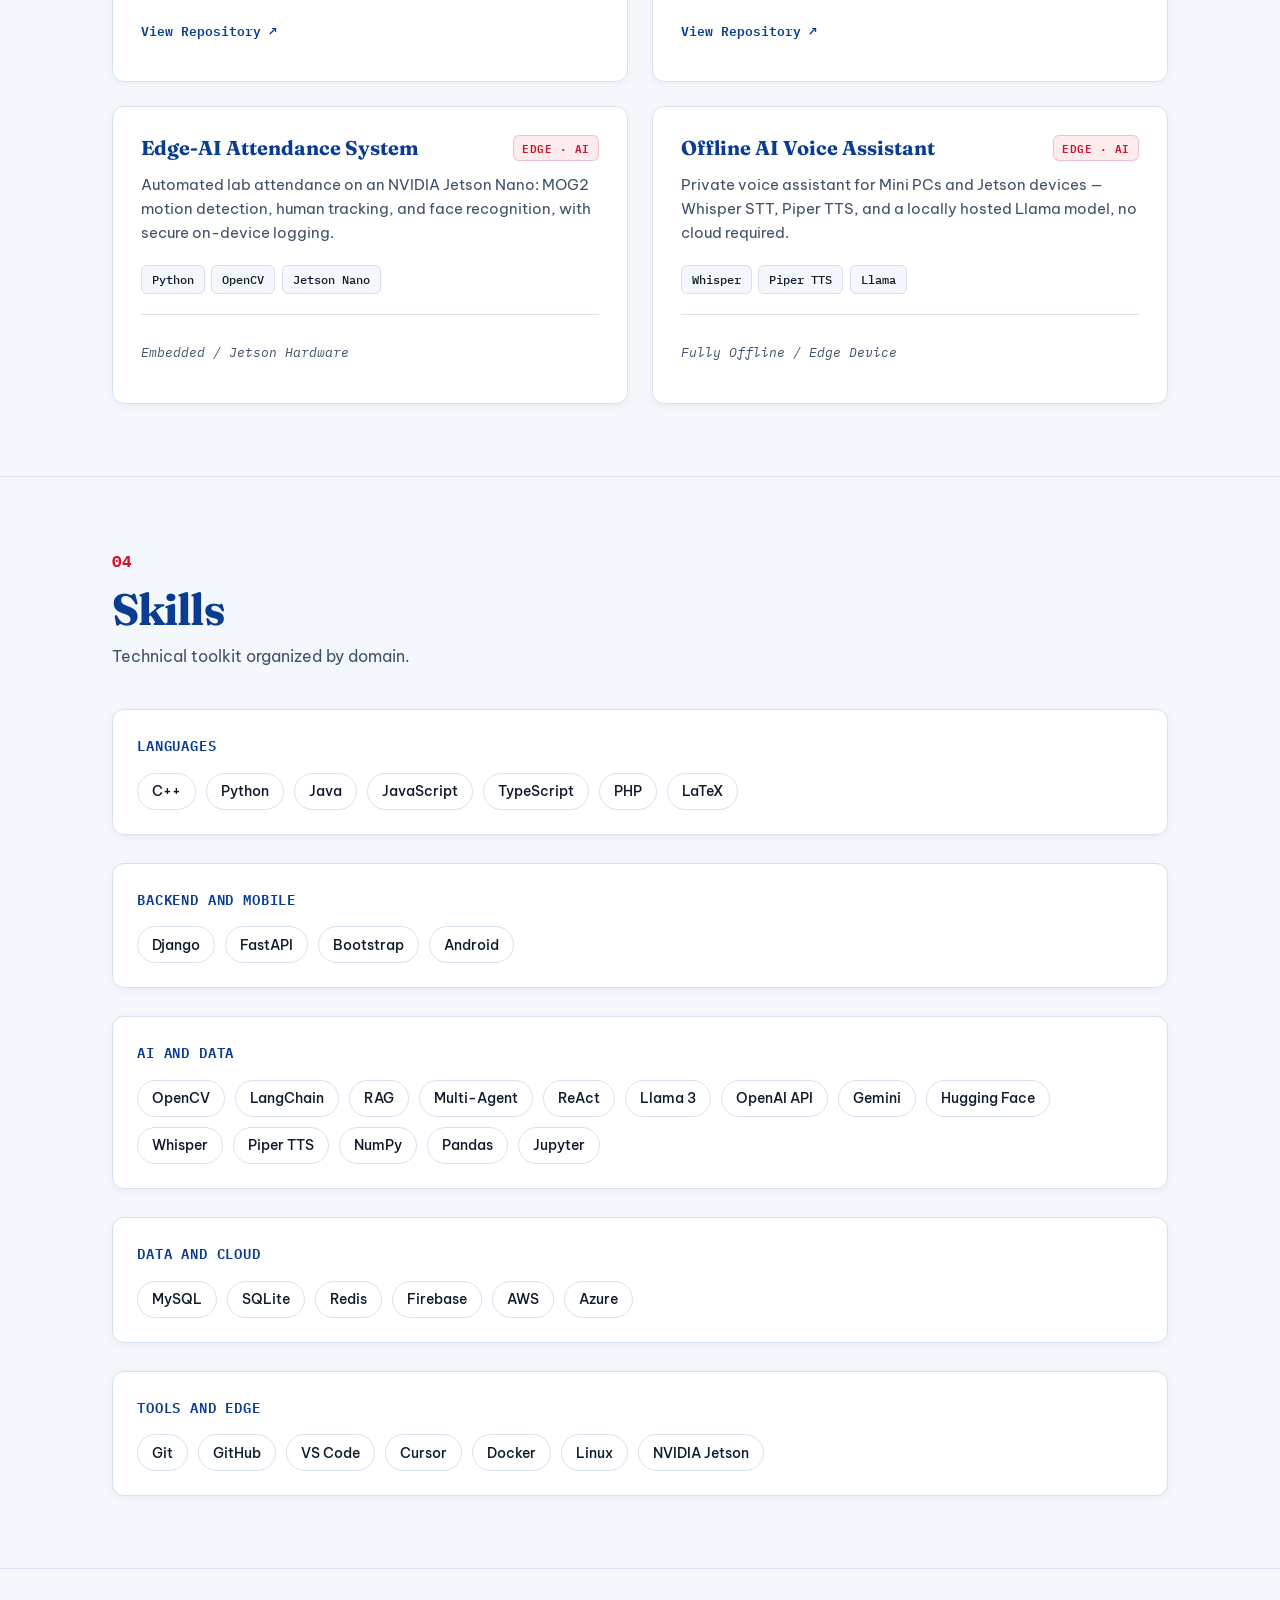
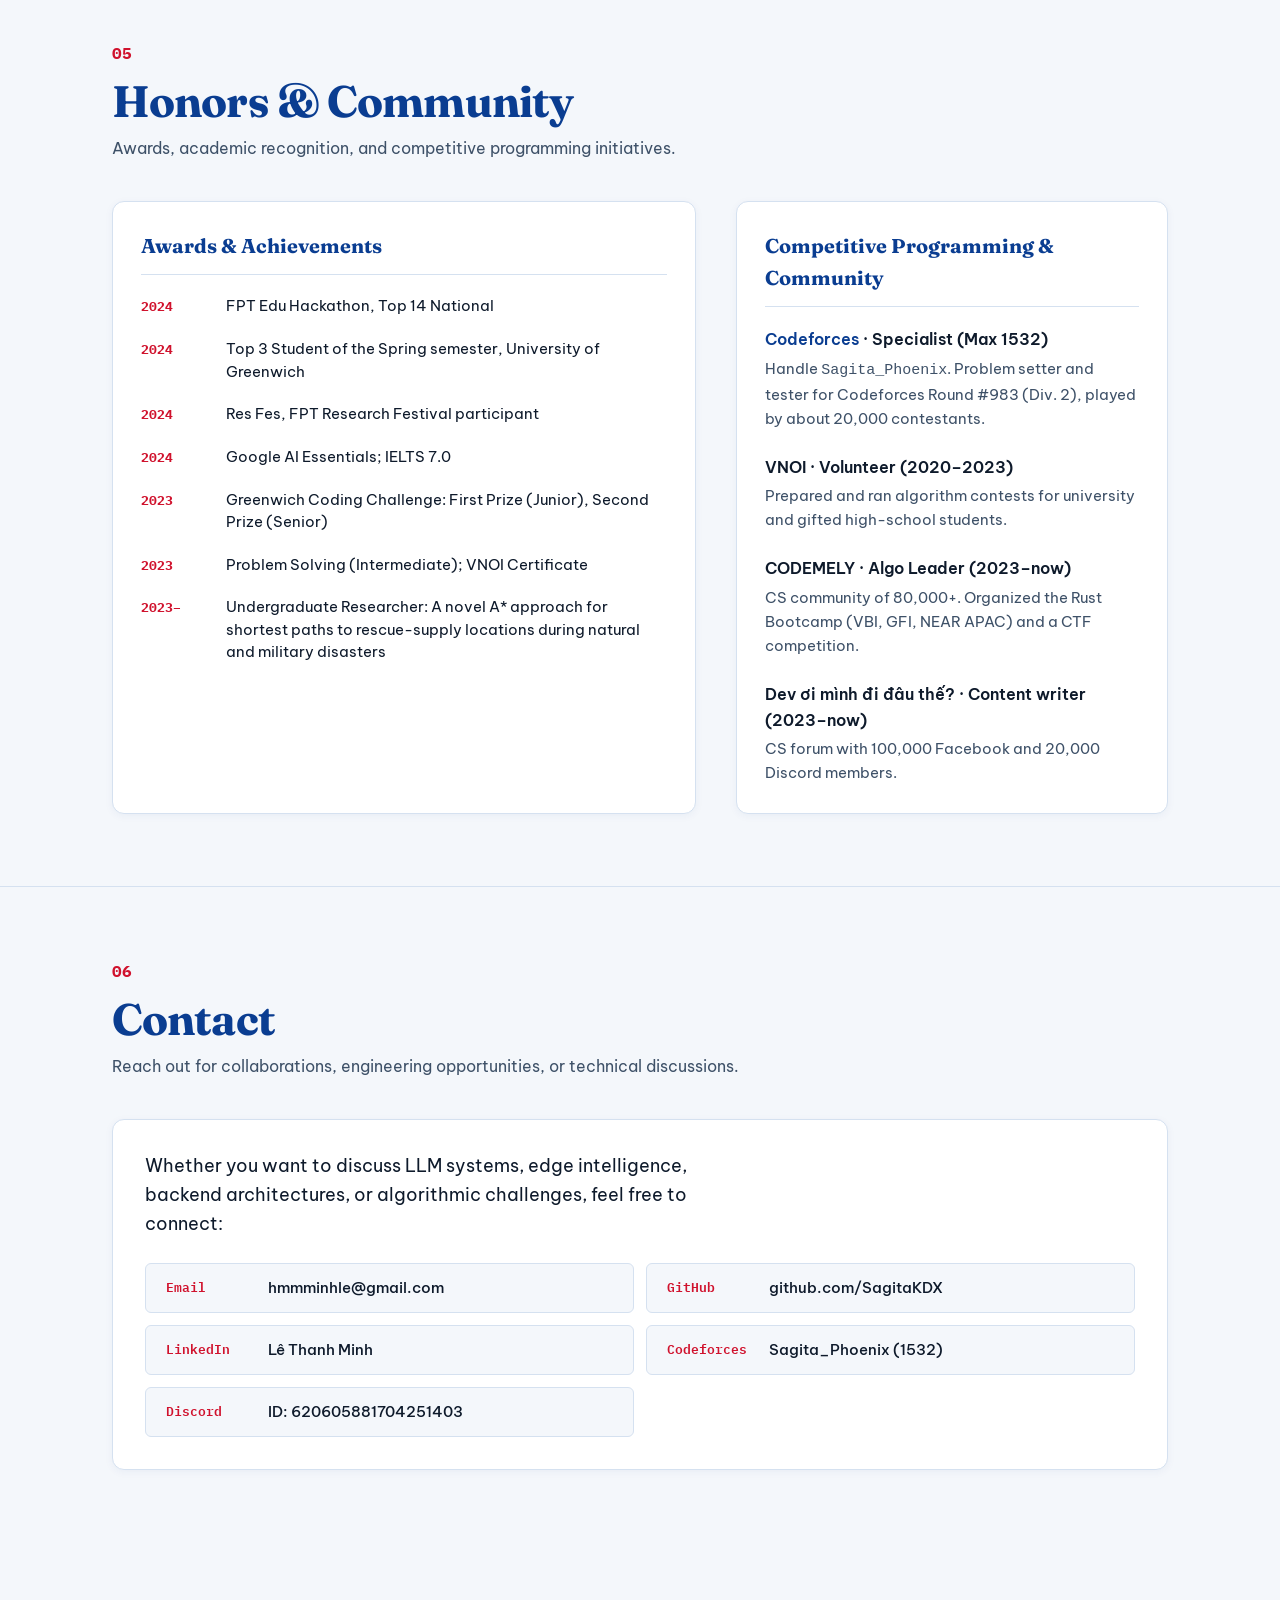
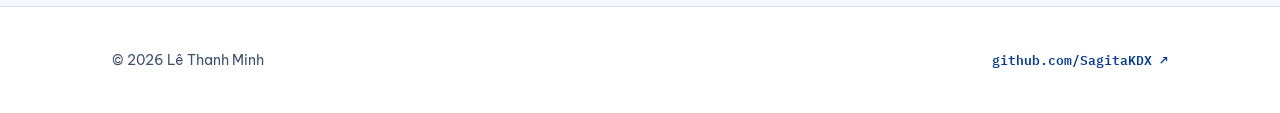
==== commit eed2fd4a: "agy: portfolio-vinuni-role Added the VinUniversity (VinUni) · Vingroup AI Engineer R&D role to index" ====
--- a/index.html
+++ b/index.html
@@ -4,7 +4,7 @@
   <meta charset="UTF-8">
   <meta name="viewport" content="width=device-width, initial-scale=1.0">
   <title>Lê Thanh Minh — AI Engineer · Backend Developer · Competitive Programmer</title>
-  <meta name="description" content="Portfolio of Lê Thanh Minh: AI Engineer, Backend Developer, and Competitive Programmer based in Ho Chi Minh City, Vietnam.">
+  <meta name="description" content="Portfolio of Lê Thanh Minh: AI Engineer at VinUni R&D / Vingroup, Backend Developer, and Competitive Programmer based in Ho Chi Minh City, Vietnam.">
 
   <!-- Google Fonts -->
   <link rel="preconnect" href="https://fonts.googleapis.com">
@@ -68,7 +68,7 @@
         <div class="hero-media">
           <div class="portrait-card">
             <div class="portrait-bar" aria-hidden="true"></div>
-            <img src="assets/portrait.jpg" alt="Lê Thanh Minh at the Vingroup AI in Action program" class="portrait-img" width="600" height="750">
+            <img src="assets/portrait.jpg" alt="Lê Thanh Minh — AI Engineer, VinUni R&D / Vingroup" class="portrait-img" width="600" height="750">
           </div>
         </div>
       </div>
@@ -115,7 +115,7 @@
             <div class="about-details">
               <div class="about-detail-item">
                 <span class="about-detail-label">Current Focus</span>
-                <span class="about-detail-value">LLM apps, Edge AI, Django &amp; FastAPI</span>
+                <span class="about-detail-value">Applied AI R&D @ VinUni · RAG &amp; multi-agent · Django &amp; FastAPI</span>
               </div>
               <div class="about-detail-item">
                 <span class="about-detail-label">Education</span>
@@ -147,7 +147,30 @@
         </div>
 
         <div class="timeline">
-          <!-- Role 1: Vingroup -->
+          <!-- Role 1: VinUni -->
+          <div class="timeline-item">
+            <div class="timeline-dot" aria-hidden="true"></div>
+            <article class="timeline-card">
+              <div class="timeline-header">
+                <h3 class="timeline-role">AI Engineer | R&D Team</h3>
+                <div class="timeline-company">
+                  <a href="https://vinuni.edu.vn" target="_blank" rel="noopener noreferrer">VinUniversity (VinUni) · Vingroup</a>
+                </div>
+                <div class="timeline-meta">
+                  <span>Ho Chi Minh, Vietnam</span>
+                  <span aria-hidden="true">·</span>
+                  <span>Sep 2026 – Present</span>
+                </div>
+              </div>
+              <ul class="timeline-bullets">
+                <li>Contribute to applied AI R&D for education-focused products, spanning LLM application design, experimentation, and iterative system improvement.</li>
+                <li>Prototype and refine RAG / agentic workflows using public LLM tooling (e.g., LangChain, OpenAI-compatible APIs), with emphasis on reliability, evaluation, and maintainable Python services.</li>
+                <li>Collaborate with cross-functional R&D stakeholders to translate research ideas into usable demos and production-oriented components.</li>
+              </ul>
+            </article>
+          </div>
+
+          <!-- Role 2: AI in Action -->
           <div class="timeline-item">
             <div class="timeline-dot" aria-hidden="true"></div>
             <article class="timeline-card">
@@ -170,7 +193,7 @@
             </article>
           </div>
 
-          <!-- Role 2: Datacurve -->
+          <!-- Role 3: Datacurve -->
           <div class="timeline-item">
             <div class="timeline-dot" aria-hidden="true"></div>
             <article class="timeline-card">
@@ -353,6 +376,9 @@
             <div class="skill-chips">
               <span class="chip">OpenCV</span>
               <span class="chip">LangChain</span>
+              <span class="chip">RAG</span>
+              <span class="chip">Multi-Agent</span>
+              <span class="chip">ReAct</span>
               <span class="chip">Llama 3</span>
               <span class="chip">OpenAI API</span>
               <span class="chip">Gemini</span>
@@ -383,6 +409,8 @@
               <span class="chip">Git</span>
               <span class="chip">GitHub</span>
               <span class="chip">VS Code</span>
+              <span class="chip">Cursor</span>
+              <span class="chip">Docker</span>
               <span class="chip">Linux</span>
               <span class="chip">NVIDIA Jetson</span>
             </div>
--- a/css/style.css
+++ b/css/style.css
@@ -240,6 +240,8 @@
    Hero Section
    ========================================================================== */
 .hero-section {
+  position: relative;
+  overflow: hidden;
   padding-top: 2rem;
   padding-bottom: 3.5rem;
 }
@@ -408,6 +410,7 @@
   background-color: var(--red);
   z-index: 2;
   border-top-left-radius: 12px;
+  transform-origin: left center;
 }
 
 .portrait-img {
@@ -1258,6 +1261,290 @@
 /* ==========================================================================
    Prefers Reduced Motion
    ========================================================================== */
+.hero-section::before,
+.hero-section::after {
+  content: '';
+  position: absolute;
+  border-radius: 50%;
+  opacity: 0.18;
+  pointer-events: none;
+  z-index: 0;
+  filter: blur(50px);
+}
+
+.hero-section::before {
+  width: 280px;
+  height: 280px;
+  top: -40px;
+  right: -40px;
+  background-color: var(--blue);
+  animation: hero-drift-blue 14s ease-in-out infinite;
+}
+
+.hero-section::after {
+  width: 220px;
+  height: 220px;
+  bottom: 10%;
+  left: -40px;
+  background-color: var(--red);
+  animation: hero-drift-red 18s ease-in-out infinite;
+}
+
+.hero-container,
+.stats-container {
+  position: relative;
+  z-index: 1;
+}
+
+@keyframes hero-drift-blue {
+  0%, 100% {
+    transform: translate3d(0, 0, 0);
+  }
+  50% {
+    transform: translate3d(-35px, 30px, 0);
+  }
+}
+
+@keyframes hero-drift-red {
+  0%, 100% {
+    transform: translate3d(0, 0, 0);
+  }
+  50% {
+    transform: translate3d(30px, -25px, 0);
+  }
+}
+
+@keyframes hero-fade-rise {
+  from {
+    opacity: 0;
+    transform: translateY(18px);
+  }
+  to {
+    opacity: 1;
+    transform: translateY(0);
+  }
+}
+
+html.js .hero-content > * {
+  animation: hero-fade-rise 0.7s cubic-bezier(0.16, 1, 0.3, 1) both;
+}
+
+html.js .hero-content > .eyebrow {
+  animation-delay: 0.05s;
+}
+
+html.js .hero-content > .hero-title {
+  animation-delay: 0.12s;
+}
+
+html.js .hero-content > .hero-role {
+  animation-delay: 0.2s;
+}
+
+html.js .hero-content > .rotator-wrapper {
+  animation-delay: 0.28s;
+}
+
+html.js .hero-content > .hero-about {
+  animation-delay: 0.36s;
+}
+
+html.js .hero-content > .hero-actions {
+  animation-delay: 0.44s;
+}
+
+@keyframes portrait-fade-rise {
+  from {
+    opacity: 0;
+    transform: translateY(16px);
+  }
+  to {
+    opacity: 1;
+    transform: translateY(0);
+  }
+}
+
+@keyframes portrait-pulse {
+  0%, 100% {
+    box-shadow: 10px 10px 0 var(--blue);
+  }
+  50% {
+    box-shadow: 14px 18px 0 var(--blue);
+  }
+}
+
+html.js .portrait-card {
+  animation:
+    portrait-fade-rise 0.85s cubic-bezier(0.16, 1, 0.3, 1) 0.15s both,
+    portrait-pulse 4.5s ease-in-out 1s infinite;
+}
+
+@keyframes portrait-bar-grow {
+  from {
+    transform: scaleX(0);
+  }
+  to {
+    transform: scaleX(1);
+  }
+}
+
+html.js .portrait-bar {
+  transform-origin: left center;
+  animation: portrait-bar-grow 0.45s cubic-bezier(0.16, 1, 0.3, 1) 0.7s both;
+}
+
+.nav-link {
+  position: relative;
+}
+
+.nav-link::after {
+  content: '';
+  position: absolute;
+  bottom: 6px;
+  left: 1rem;
+  right: 1rem;
+  height: 2px;
+  background-color: var(--red);
+  transform: scaleX(0);
+  transform-origin: left center;
+  transition: transform var(--transition-fast);
+}
+
+.nav-link:hover::after,
+.nav-link[aria-current="page"]::after {
+  transform: scaleX(1);
+}
+
+.btn {
+  transition: transform var(--transition-fast), background-color var(--transition-fast), border-color var(--transition-fast), color var(--transition-fast), box-shadow var(--transition-fast);
+}
+
+.btn:hover {
+  transform: translateY(-2px);
+}
+
+.btn:active {
+  transform: translateY(0);
+}
+
+html.js .timeline::before {
+  transform: scaleY(0);
+  transform-origin: top center;
+  transition: transform 0.9s cubic-bezier(0.16, 1, 0.3, 1);
+}
+
+html.js #work.is-visible .timeline::before,
+html.js .reveal.is-visible .timeline::before {
+  transform: scaleY(1);
+}
+
+@keyframes timeline-dot-pop {
+  0% {
+    transform: scale(0.6);
+  }
+  100% {
+    transform: scale(1);
+  }
+}
+
+html.js #work.is-visible .timeline-dot {
+  transform-origin: center;
+  animation: timeline-dot-pop 0.4s cubic-bezier(0.16, 1, 0.3, 1) both;
+}
+
+html.js #work.is-visible .timeline-item:nth-child(2) .timeline-dot {
+  animation-delay: 0.15s;
+}
+
+html.js #work.is-visible .timeline-item:nth-child(3) .timeline-dot { animation-delay: 0.3s; }
+
+@keyframes project-entrance {
+  from {
+    opacity: 0;
+    transform: translateY(12px);
+  }
+  to {
+    opacity: 1;
+    transform: translateY(0);
+  }
+}
+
+html.js #projects.is-visible .project {
+  animation: project-entrance 0.5s cubic-bezier(0.16, 1, 0.3, 1) both;
+}
+
+html.js #projects.is-visible .project:nth-child(1) {
+  animation-delay: 0s;
+}
+
+html.js #projects.is-visible .project:nth-child(2) {
+  animation-delay: 0.08s;
+}
+
+html.js #projects.is-visible .project:nth-child(3) {
+  animation-delay: 0.16s;
+}
+
+html.js #projects.is-visible .project:nth-child(4) {
+  animation-delay: 0.24s;
+}
+
+html.js #projects.is-visible .project:nth-child(n+5) {
+  animation-delay: 0.32s;
+}
+
+.project:hover {
+  transform: translateY(-3px) !important;
+}
+
+@keyframes chip-entrance {
+  from {
+    opacity: 0;
+    transform: translateY(10px);
+  }
+  to {
+    opacity: 1;
+    transform: translateY(0);
+  }
+}
+
+html.js #skills.is-visible .chip {
+  animation: chip-entrance 0.4s cubic-bezier(0.16, 1, 0.3, 1) both;
+}
+
+html.js #skills.is-visible .chip:nth-child(1) { animation-delay: 0s; }
+html.js #skills.is-visible .chip:nth-child(2) { animation-delay: 0.04s; }
+html.js #skills.is-visible .chip:nth-child(3) { animation-delay: 0.08s; }
+html.js #skills.is-visible .chip:nth-child(4) { animation-delay: 0.12s; }
+html.js #skills.is-visible .chip:nth-child(5) { animation-delay: 0.16s; }
+html.js #skills.is-visible .chip:nth-child(6) { animation-delay: 0.20s; }
+html.js #skills.is-visible .chip:nth-child(7) { animation-delay: 0.24s; }
+html.js #skills.is-visible .chip:nth-child(8) { animation-delay: 0.28s; }
+html.js #skills.is-visible .chip:nth-child(9) { animation-delay: 0.32s; }
+html.js #skills.is-visible .chip:nth-child(10) { animation-delay: 0.36s; }
+html.js #skills.is-visible .chip:nth-child(n+11) { animation-delay: 0.4s; }
+
+.chip:hover {
+  transform: translateY(-2px) !important;
+}
+
+@keyframes stat-pop {
+  0% {
+    transform: scale(1);
+  }
+  50% {
+    transform: scale(1.06);
+  }
+  100% {
+    transform: scale(1);
+  }
+}
+
+.stat-number.is-done {
+  display: inline-block;
+  animation: stat-pop 0.35s ease-out;
+}
+
 @media (prefers-reduced-motion: reduce) {
   *, *::before, *::after {
     animation-duration: 0.01ms !important;
@@ -1274,4 +1561,19 @@
   .cursor {
     display: none !important;
   }
-}
+
+  .hero-section::before,
+  .hero-section::after,
+  .hero-content > *,
+  .portrait-card,
+  .portrait-bar,
+  .project,
+  .chip,
+  .timeline-dot,
+  .stat-number {
+    animation: none !important;
+  }
+  .timeline::before {
+    transform: none !important;
+  }
+}
